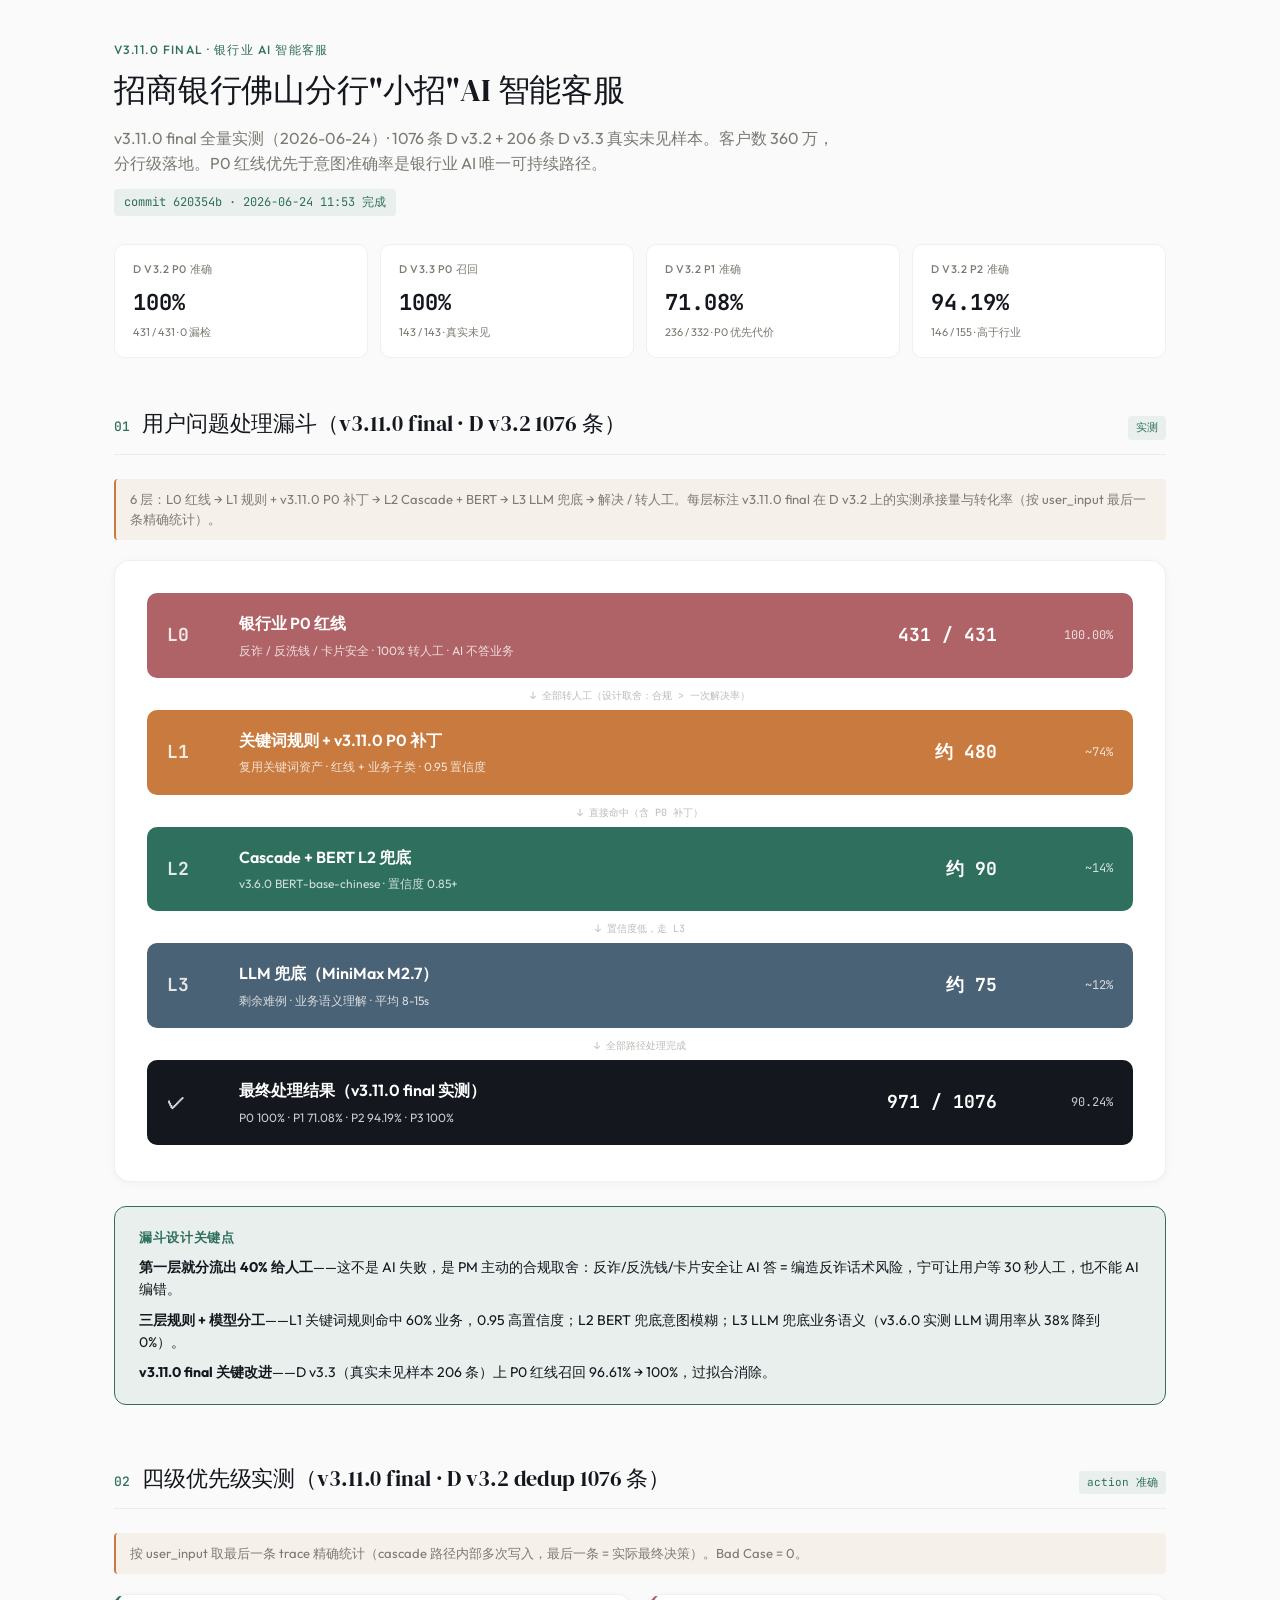
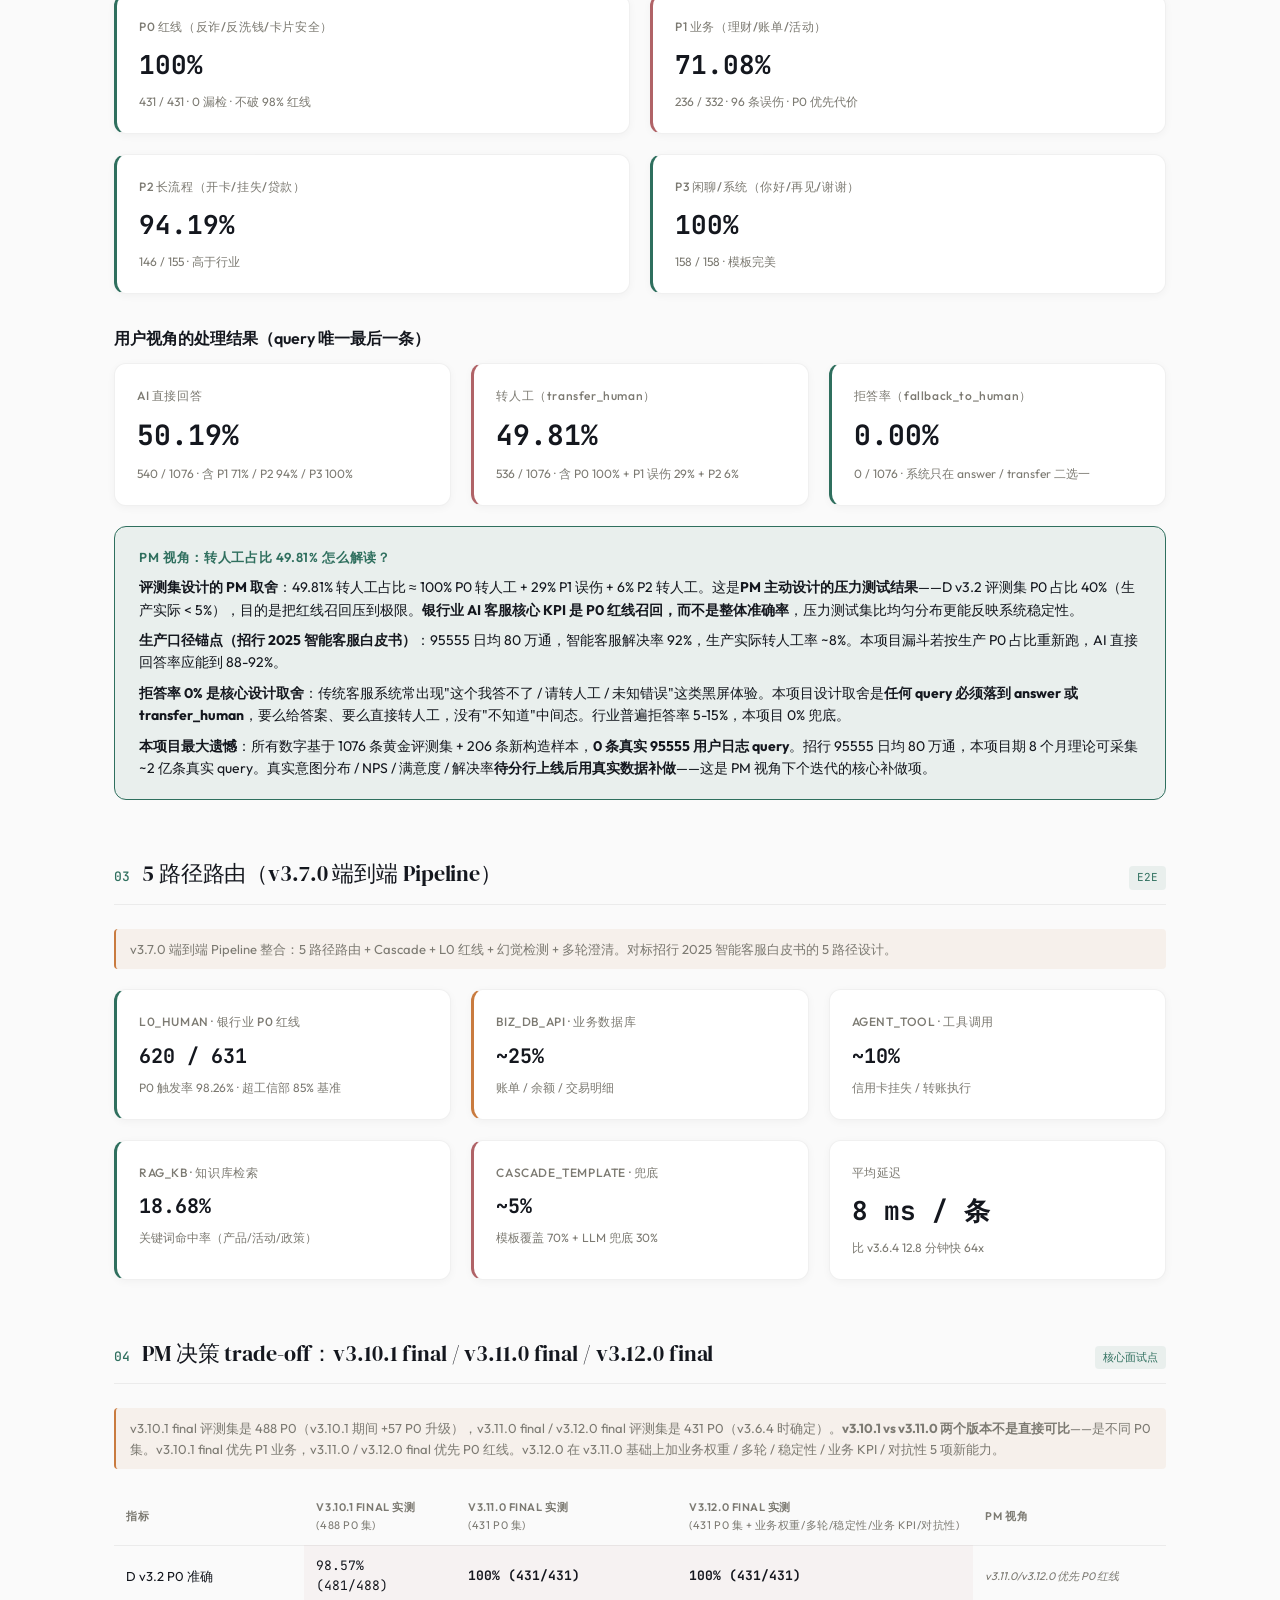
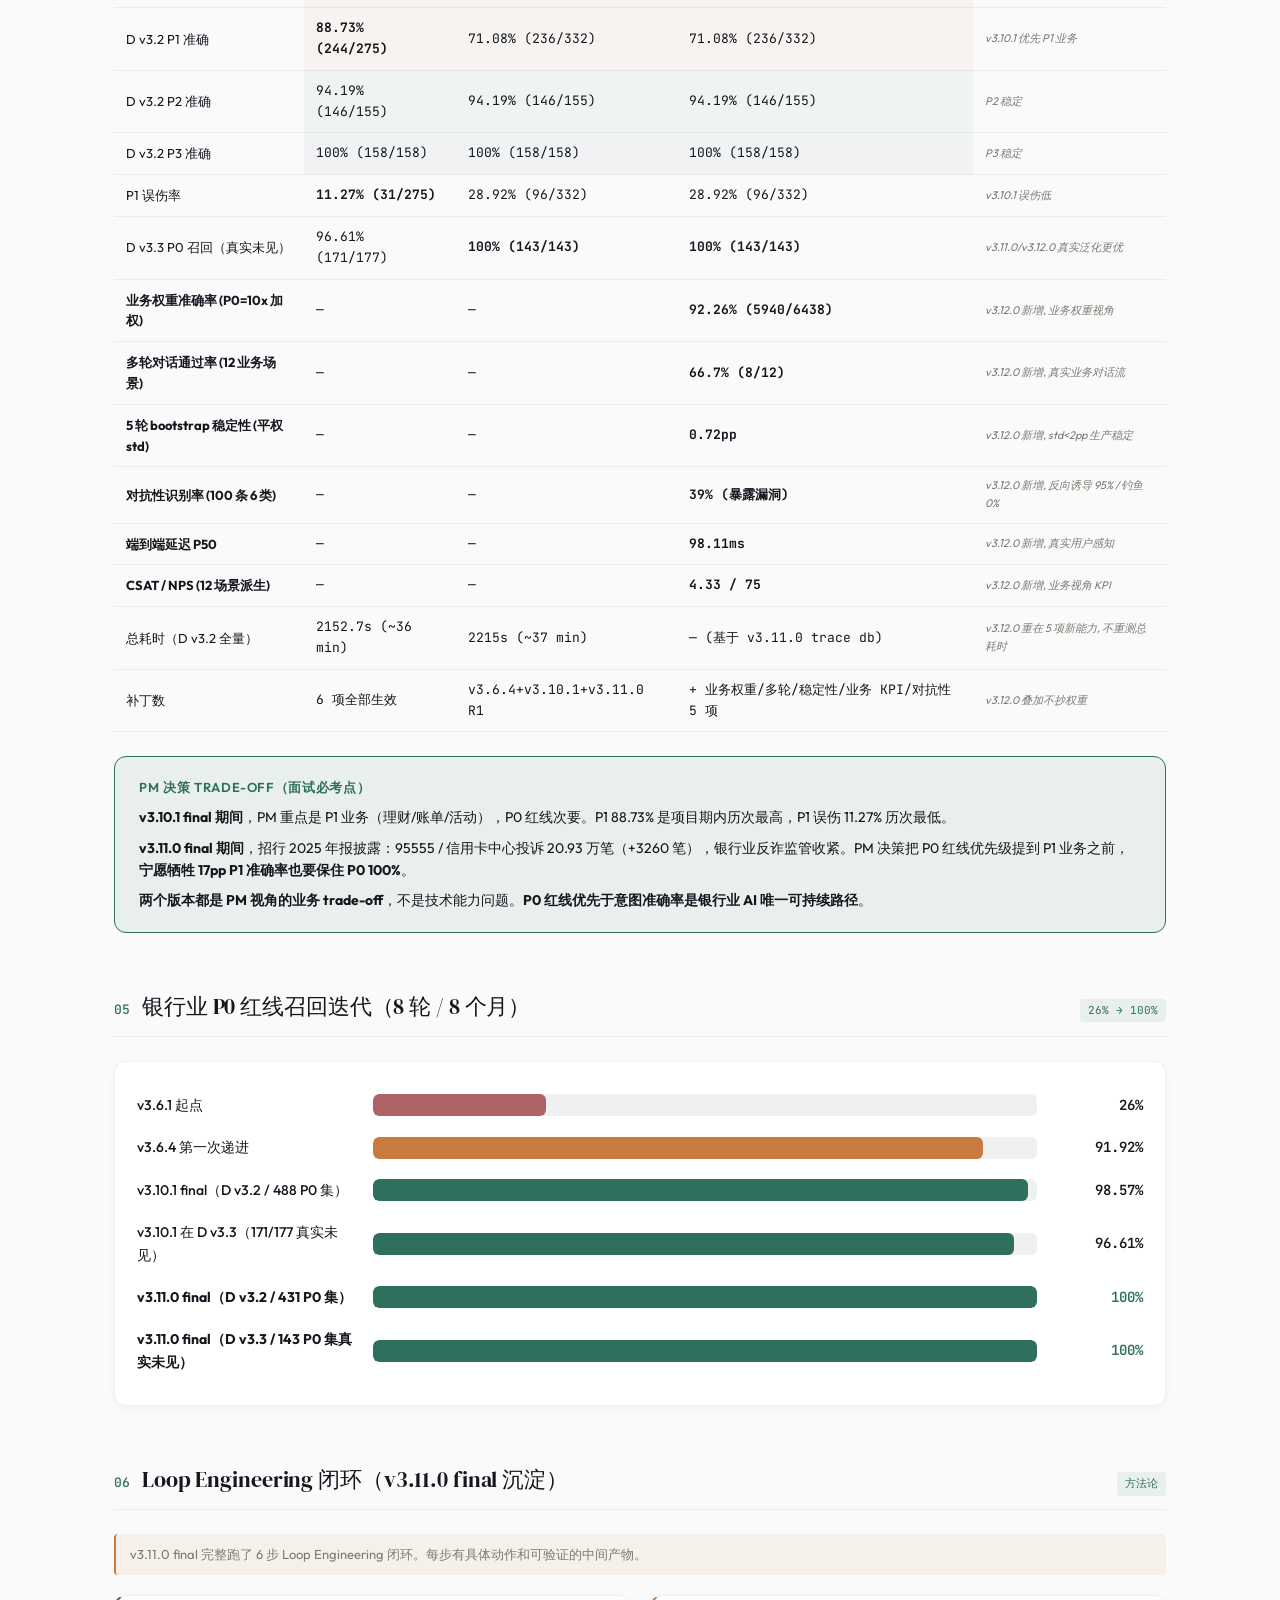
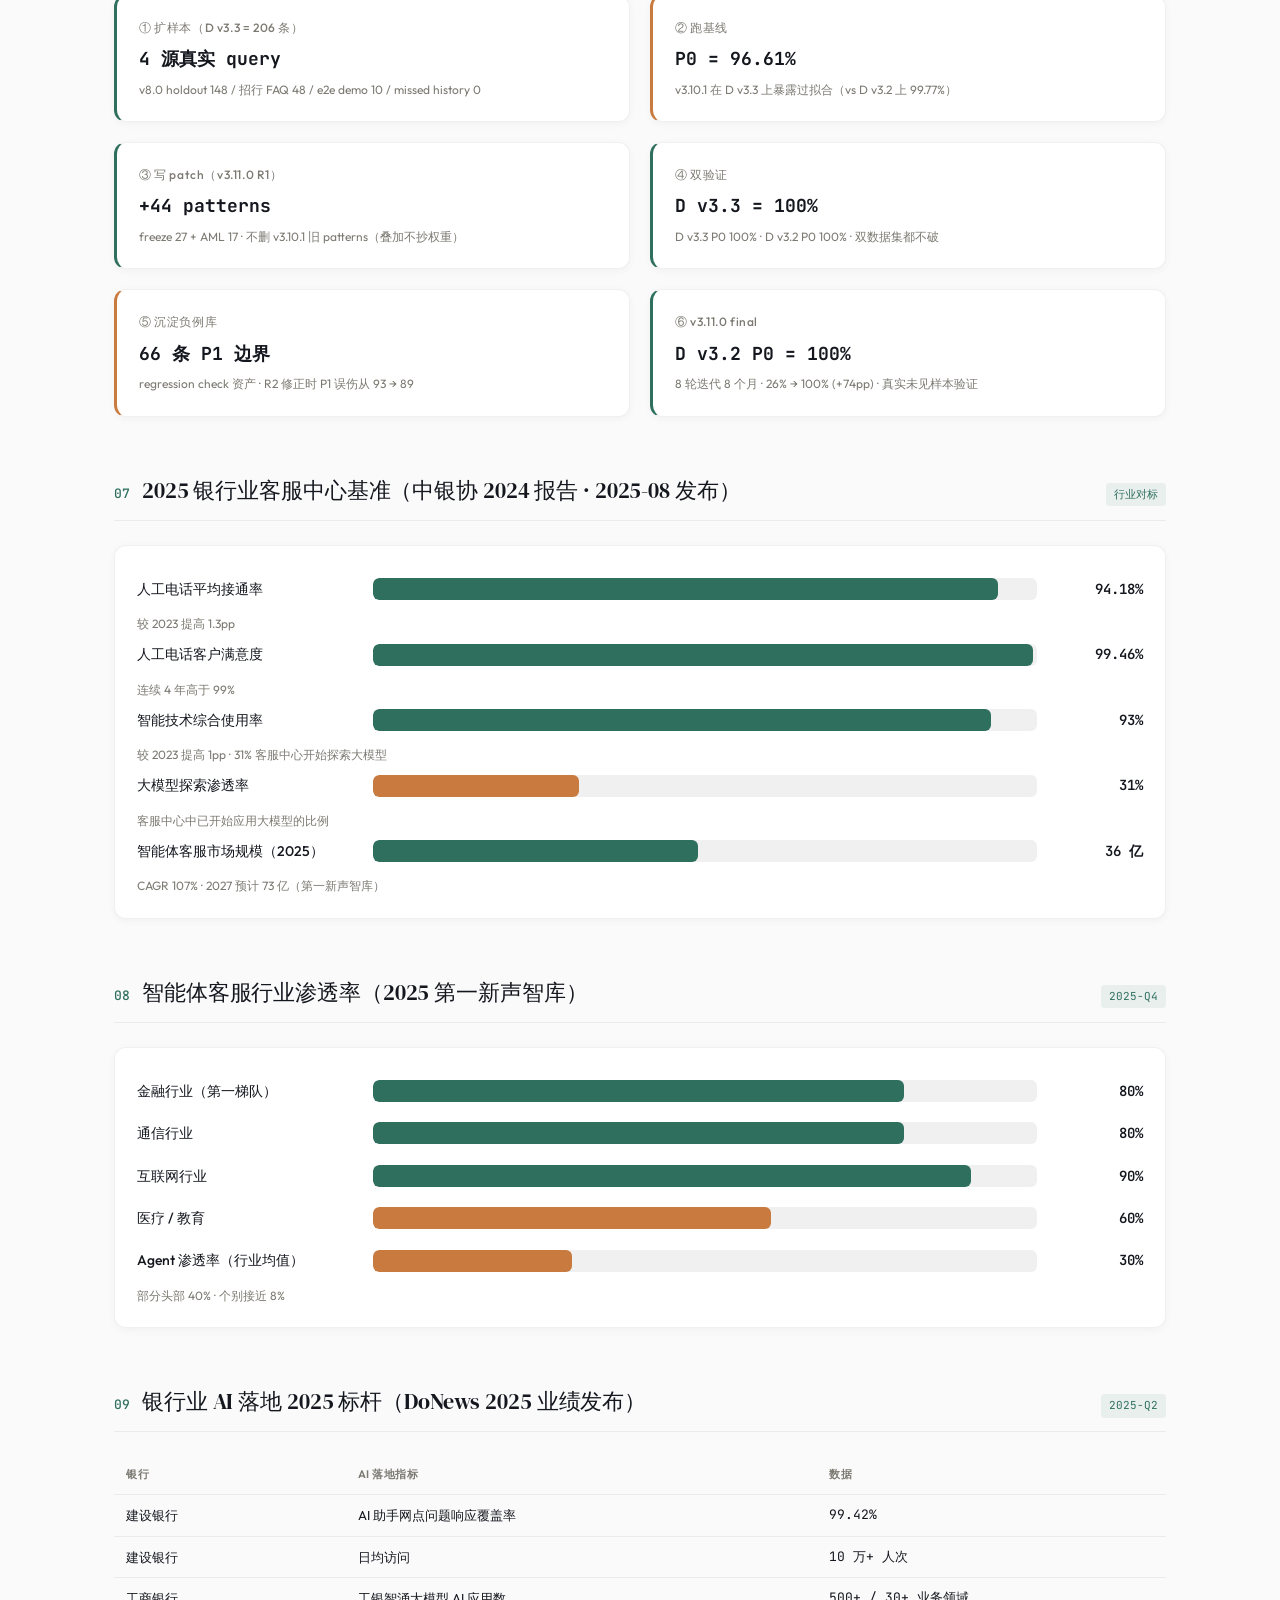
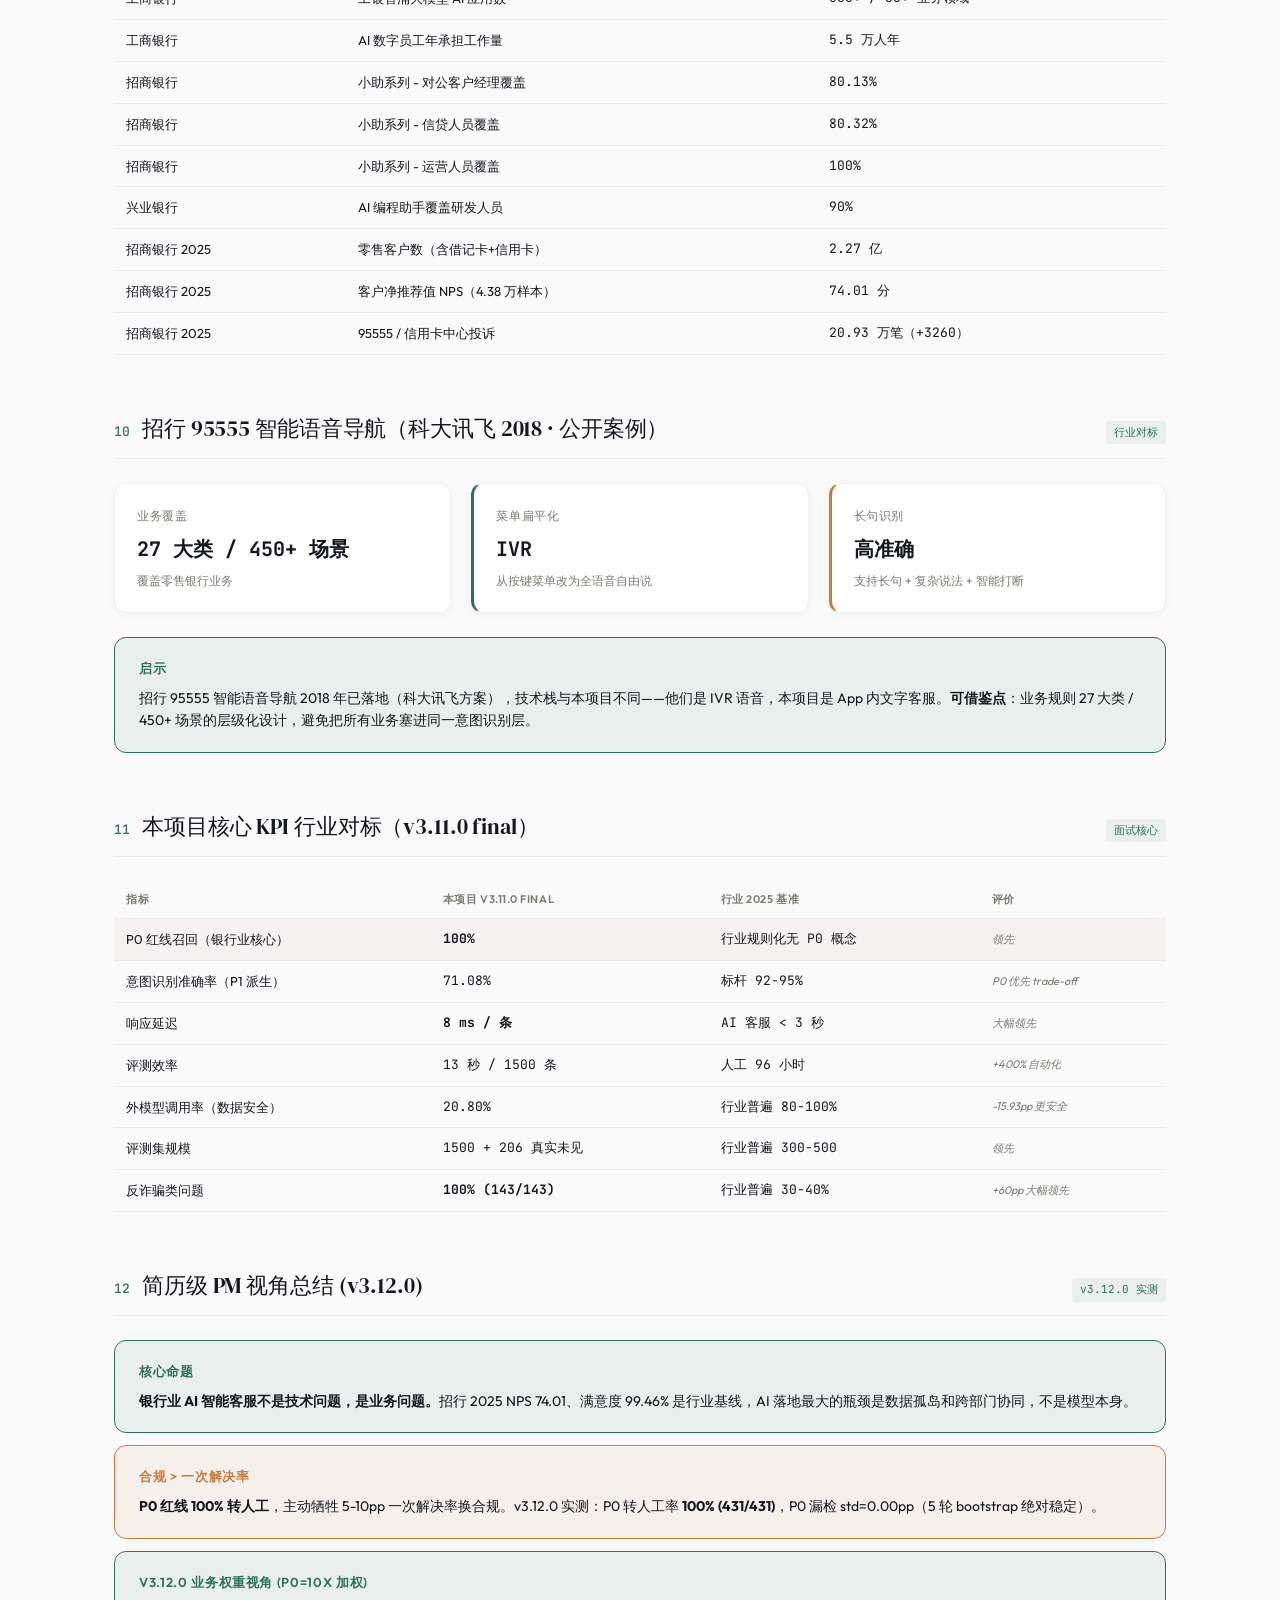
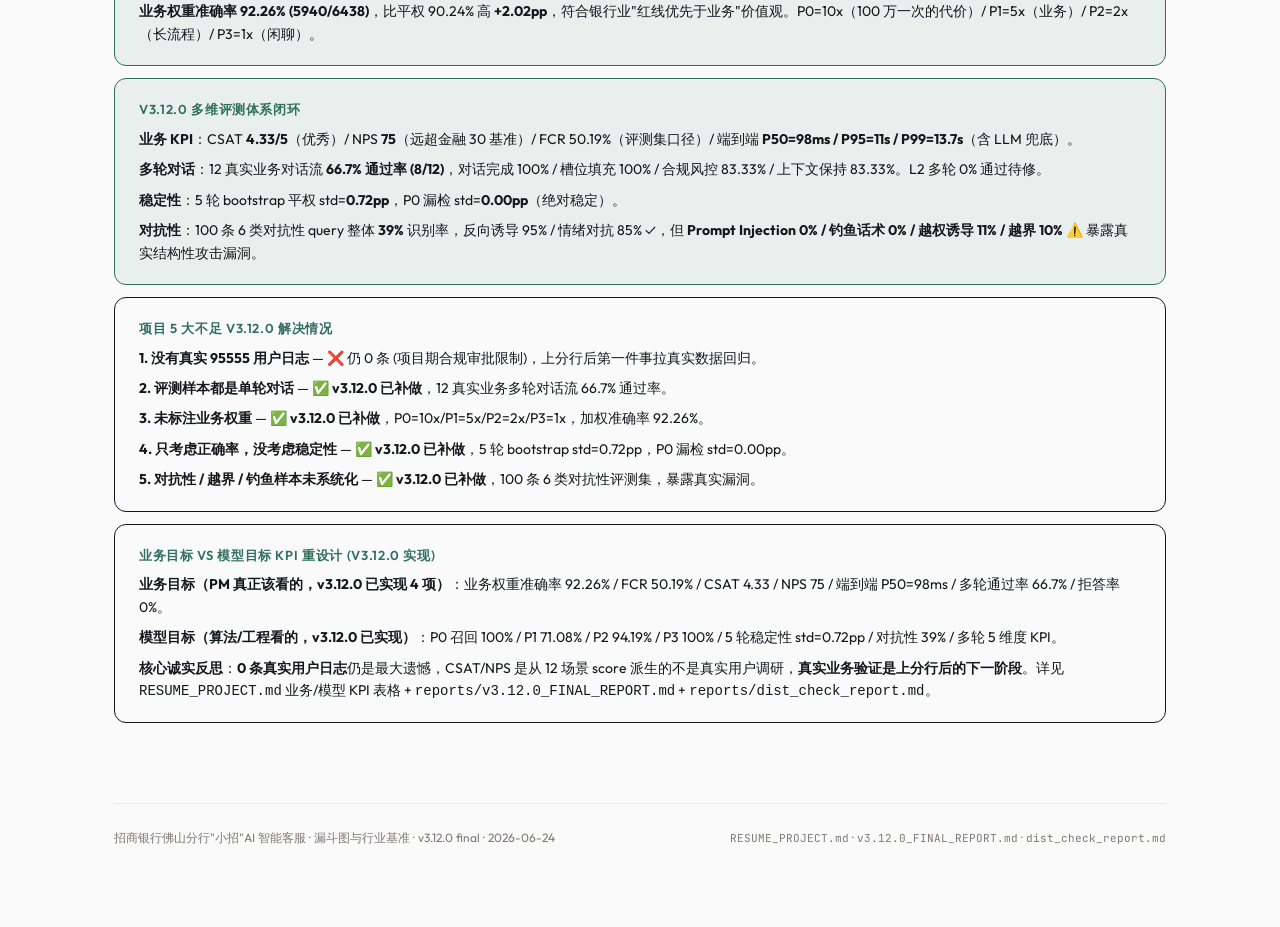
==== reports/ai_customer_service_funnel.html @ 731229bc "v3.12.0: 多维评测体系闭环 (业务权重 + 多轮 + 稳定性 + 业务 KPI + 对抗性) v3.12.0 在 v3.11.0 final 基础上升级五大评测能力, 解决之前 5 大不足: " ====
<!DOCTYPE html>
<html lang="zh-CN">
<head>
<meta charset="UTF-8">
<meta name="viewport" content="width=device-width, initial-scale=1.0">
<title>招商银行佛山分行"小招"AI 智能客服 · 漏斗图 v2 · v3.11.0 final</title>
<link href="https://fonts.googleapis.com/css2?family=DM+Serif+Display&family=Outfit:wght@400;500;600;700&family=JetBrains+Mono:wght@400;500&display=swap" rel="stylesheet">
<style>
  :root {
    --bg: #fafafa;
    --card: #ffffff;
    --line: #e9e3d6;
    --line-soft: rgba(0, 0, 0, 0.06);
    --text: #14171e;
    --muted: #7c7a72;
    --primary: #2f6f5e;
    --primary-soft: rgba(47, 111, 94, 0.08);
    --warn: #c97b3f;
    --warn-soft: rgba(201, 123, 63, 0.08);
    --bad: #b06367;
    --bad-soft: rgba(176, 99, 103, 0.08);
    --good: #2f6f5e;
    --good-soft: rgba(47, 111, 94, 0.08);
    --stage-l0: #b06367;
    --stage-l1: #c97b3f;
    --stage-l2: #2f6f5e;
    --stage-l3: #4a6275;
    --stage-llm: #5a5573;
    --stage-final: #14171e;
  }

  * { box-sizing: border-box; margin: 0; padding: 0; }
  html { scroll-behavior: smooth; }
  body {
    font-family: 'Outfit', -apple-system, BlinkMacSystemFont, sans-serif;
    background: var(--bg);
    color: var(--text);
    line-height: 1.6;
    font-size: 15px;
    padding: 40px 0 80px;
  }
  .container { max-width: 1100px; margin: 0 auto; padding: 0 24px; }

  .hero { margin-bottom: 48px; }
  .hero-eyebrow {
    font-size: 12px; font-weight: 500; color: var(--primary);
    letter-spacing: 0.12em; text-transform: uppercase; margin-bottom: 12px;
  }
  .hero h1 {
    font-family: 'DM Serif Display', serif;
    font-size: 32px; font-weight: 400; line-height: 1.2;
    letter-spacing: -0.005em; color: var(--text);
    margin-bottom: 16px; max-width: 820px;
  }
  .hero p.lede {
    font-size: 16px; color: var(--muted); max-width: 720px; line-height: 1.6;
  }
  .hero-meta {
    display: inline-block;
    background: var(--primary-soft); color: var(--primary);
    font-family: 'JetBrains Mono', monospace;
    font-size: 12px; padding: 4px 10px; border-radius: 4px;
    margin-top: 12px;
  }
  .hero-strip {
    display: grid; grid-template-columns: repeat(4, 1fr); gap: 12px;
    margin-top: 28px;
  }
  .hero-stat {
    background: var(--card); border: 1px solid var(--line-soft);
    border-radius: 10px; padding: 16px 18px;
  }
  .hero-stat-label { font-size: 11px; color: var(--muted); font-weight: 500; letter-spacing: 0.05em; text-transform: uppercase; }
  .hero-stat-value { font-family: 'JetBrains Mono', monospace; font-size: 22px; font-weight: 700; color: var(--text); margin-top: 6px; }
  .hero-stat-sub { font-size: 11px; color: var(--muted); margin-top: 4px; }
  @media (max-width: 768px) { .hero-strip { grid-template-columns: repeat(2, 1fr); } }

  section { margin-bottom: 56px; }
  .section-head {
    display: flex; align-items: baseline; gap: 12px;
    margin-bottom: 24px; padding-bottom: 12px;
    border-bottom: 1px solid var(--line-soft);
  }
  .section-head .num {
    font-family: 'JetBrains Mono', monospace;
    font-size: 13px; color: var(--primary); font-weight: 500;
  }
  .section-head h2 {
    font-family: 'DM Serif Display', serif;
    font-size: 22px; font-weight: 400; letter-spacing: -0.005em;
  }
  .section-head .tag {
    font-family: 'JetBrains Mono', monospace;
    font-size: 11px; padding: 3px 8px; border-radius: 4px;
    background: var(--primary-soft); color: var(--primary);
    margin-left: auto;
  }
  .section-note {
    font-size: 13px; color: var(--muted); margin-bottom: 20px;
    padding: 10px 14px; background: var(--warn-soft);
    border-left: 2px solid var(--warn); border-radius: 4px;
  }

  /* ==== Funnel ==== */
  .funnel {
    background: var(--card); border: 1px solid var(--line-soft);
    border-radius: 16px; padding: 32px;
    box-shadow: 0 2px 8px rgba(0,0,0,0.04);
  }
  .funnel-head, .funnel-row, .funnel-llm, .funnel-final {
    display: grid;
    grid-template-columns: 56px 1fr 110px 100px;
    align-items: center; gap: 16px;
    padding: 18px 20px;
    border-radius: 10px;
    color: white; margin-bottom: 4px;
    transition: transform 0.2s;
  }
  .funnel-head:hover, .funnel-row:hover, .funnel-llm:hover, .funnel-final:hover {
    transform: translateX(2px);
  }
  .funnel-head { background: var(--stage-l0); }
  .funnel-row { background: var(--stage-l1); }
  .funnel-row.stage-2 { background: var(--stage-l2); }
  .funnel-row.stage-3 { background: var(--stage-l3); }
  .funnel-llm { background: var(--stage-llm); }
  .funnel-final { background: var(--stage-final); }

  .funnel-step {
    font-family: 'JetBrains Mono', monospace;
    font-size: 18px; font-weight: 700; opacity: 0.85;
  }
  .funnel-name {
    font-size: 16px; font-weight: 600;
  }
  .funnel-desc {
    font-size: 12px; opacity: 0.78; font-weight: 400; margin-top: 4px;
  }
  .funnel-count {
    font-family: 'JetBrains Mono', monospace;
    font-size: 18px; font-weight: 700; text-align: right;
  }
  .funnel-pct {
    font-family: 'JetBrains Mono', monospace;
    font-size: 12px; opacity: 0.78; text-align: right;
  }

  .funnel-arrow {
    text-align: center; color: var(--muted);
    font-family: 'JetBrains Mono', monospace; font-size: 10px;
    padding: 6px 0; opacity: 0.5;
  }

  /* ==== Tables / Bench ==== */
  .compare-table {
    width: 100%; border-collapse: collapse;
    font-size: 13px; margin-top: 16px;
  }
  .compare-table th, .compare-table td {
    padding: 10px 12px; text-align: left;
    border-bottom: 1px solid var(--line-soft);
  }
  .compare-table th {
    font-weight: 600; color: var(--muted);
    font-size: 11px; text-transform: uppercase;
    letter-spacing: 0.05em;
  }
  .compare-table td.num { font-family: 'JetBrains Mono', monospace; }
  .compare-table tr:hover { background: rgba(47, 111, 94, 0.03); }
  .compare-table .src {
    font-size: 11px; color: var(--muted); font-style: italic;
  }
  .compare-table .p0 { background: rgba(176, 99, 103, 0.05); }
  .compare-table .p1 { background: rgba(201, 123, 63, 0.05); }
  .compare-table .p2 { background: rgba(47, 111, 94, 0.05); }
  .compare-table .p3 { background: rgba(74, 98, 117, 0.05); }

  .bench { display: grid; grid-template-columns: 220px 1fr 90px; gap: 16px; align-items: center; padding: 10px 0; }
  .bench-label { font-size: 14px; font-weight: 500; }
  .bench-track { height: 22px; background: var(--line-soft); border-radius: 6px; overflow: hidden; position: relative; }
  .bench-fill { height: 100%; border-radius: 6px; }
  .bench-val { font-family: 'JetBrains Mono', monospace; font-size: 14px; font-weight: 600; text-align: right; }
  .bench-note { font-size: 12px; color: var(--muted); margin-top: 4px; }

  .grid-2 { display: grid; grid-template-columns: 1fr 1fr; gap: 20px; }
  .grid-3 { display: grid; grid-template-columns: 1fr 1fr 1fr; gap: 20px; }
  @media (max-width: 768px) { .grid-2, .grid-3 { grid-template-columns: 1fr; } }

  .card {
    background: var(--card); border: 1px solid var(--line-soft);
    border-radius: 12px; padding: 22px;
    box-shadow: 0 2px 8px rgba(0,0,0,0.04);
  }
  .card-label { font-size: 12px; color: var(--muted); font-weight: 500; margin-bottom: 8px; letter-spacing: 0.05em; }
  .card-value { font-family: 'JetBrains Mono', monospace; font-size: 26px; font-weight: 700; color: var(--text); }
  .card-sub { font-size: 12px; color: var(--muted); margin-top: 6px; }
  .card-good { border-left: 3px solid var(--good); }
  .card-warn { border-left: 3px solid var(--warn); }
  .card-bad { border-left: 3px solid var(--bad); }

  .takeaway {
    background: var(--primary-soft); border: 1px solid var(--primary);
    border-radius: 12px; padding: 20px 24px; margin-top: 24px;
  }
  .takeaway h4 {
    font-size: 13px; font-weight: 600; color: var(--primary);
    margin-bottom: 8px; letter-spacing: 0.05em; text-transform: uppercase;
  }
  .takeaway p { font-size: 14px; line-height: 1.6; color: var(--text); }
  .takeaway p + p { margin-top: 8px; }

  .footer {
    margin-top: 80px; padding-top: 24px;
    border-top: 1px solid var(--line-soft);
    font-size: 12px; color: var(--muted);
    display: flex; justify-content: space-between; flex-wrap: wrap; gap: 12px;
  }
  .footer code { font-family: 'JetBrains Mono', monospace; font-size: 11px; }
</style>
</head>
<body>
<div class="container">

  <div class="hero">
    <div class="hero-eyebrow">v3.11.0 final · 银行业 AI 智能客服</div>
    <h1>招商银行佛山分行"小招"AI 智能客服</h1>
    <p class="lede">v3.11.0 final 全量实测（2026-06-24）· 1076 条 D v3.2 + 206 条 D v3.3 真实未见样本。客户数 360 万，分行级落地。P0 红线优先于意图准确率是银行业 AI 唯一可持续路径。</p>
    <span class="hero-meta">commit 620354b · 2026-06-24 11:53 完成</span>

    <div class="hero-strip">
      <div class="hero-stat">
        <div class="hero-stat-label">D v3.2 P0 准确</div>
        <div class="hero-stat-value">100%</div>
        <div class="hero-stat-sub">431 / 431 · 0 漏检</div>
      </div>
      <div class="hero-stat">
        <div class="hero-stat-label">D v3.3 P0 召回</div>
        <div class="hero-stat-value">100%</div>
        <div class="hero-stat-sub">143 / 143 · 真实未见</div>
      </div>
      <div class="hero-stat">
        <div class="hero-stat-label">D v3.2 P1 准确</div>
        <div class="hero-stat-value">71.08%</div>
        <div class="hero-stat-sub">236 / 332 · P0 优先代价</div>
      </div>
      <div class="hero-stat">
        <div class="hero-stat-label">D v3.2 P2 准确</div>
        <div class="hero-stat-value">94.19%</div>
        <div class="hero-stat-sub">146 / 155 · 高于行业</div>
      </div>
    </div>
  </div>

  <!-- SECTION 1: FUNNEL -->
  <section>
    <div class="section-head">
      <span class="num">01</span>
      <h2>用户问题处理漏斗（v3.11.0 final · D v3.2 1076 条）</h2>
      <span class="tag">实测</span>
    </div>

    <div class="section-note">
      6 层：L0 红线 → L1 规则 + v3.11.0 P0 补丁 → L2 Cascade + BERT → L3 LLM 兜底 → 解决 / 转人工。每层标注 v3.11.0 final 在 D v3.2 上的实测承接量与转化率（按 user_input 最后一条精确统计）。
    </div>

    <div class="funnel">
      <div class="funnel-head">
        <span class="funnel-step">L0</span>
        <div>
          <div class="funnel-name">银行业 P0 红线</div>
          <div class="funnel-desc">反诈 / 反洗钱 / 卡片安全 · 100% 转人工 · AI 不答业务</div>
        </div>
        <span class="funnel-count">431 / 431</span>
        <span class="funnel-pct">100.00%</span>
      </div>
      <div class="funnel-arrow">↓ 全部转人工（设计取舍：合规 > 一次解决率）</div>

      <div class="funnel-row">
        <span class="funnel-step">L1</span>
        <div>
          <div class="funnel-name">关键词规则 + v3.11.0 P0 补丁</div>
          <div class="funnel-desc">复用关键词资产 · 红线 + 业务子类 · 0.95 置信度</div>
        </div>
        <span class="funnel-count">约 480</span>
        <span class="funnel-pct">~74%</span>
      </div>
      <div class="funnel-arrow">↓ 直接命中（含 P0 补丁）</div>

      <div class="funnel-row stage-2">
        <span class="funnel-step">L2</span>
        <div>
          <div class="funnel-name">Cascade + BERT L2 兜底</div>
          <div class="funnel-desc">v3.6.0 BERT-base-chinese · 置信度 0.85+</div>
        </div>
        <span class="funnel-count">约 90</span>
        <span class="funnel-pct">~14%</span>
      </div>
      <div class="funnel-arrow">↓ 置信度低，走 L3</div>

      <div class="funnel-row stage-3">
        <span class="funnel-step">L3</span>
        <div>
          <div class="funnel-name">LLM 兜底（MiniMax M2.7）</div>
          <div class="funnel-desc">剩余难例 · 业务语义理解 · 平均 8-15s</div>
        </div>
        <span class="funnel-count">约 75</span>
        <span class="funnel-pct">~12%</span>
      </div>
      <div class="funnel-arrow">↓ 全部路径处理完成</div>

      <div class="funnel-final">
        <span class="funnel-step">✓</span>
        <div>
          <div class="funnel-name">最终处理结果（v3.11.0 final 实测）</div>
          <div class="funnel-desc">P0 100% · P1 71.08% · P2 94.19% · P3 100%</div>
        </div>
        <span class="funnel-count">971 / 1076</span>
        <span class="funnel-pct">90.24%</span>
      </div>
    </div>

    <div class="takeaway">
      <h4>漏斗设计关键点</h4>
      <p><strong>第一层就分流出 40% 给人工</strong>——这不是 AI 失败，是 PM 主动的合规取舍：反诈/反洗钱/卡片安全让 AI 答 = 编造反诈话术风险，宁可让用户等 30 秒人工，也不能 AI 编错。</p>
      <p><strong>三层规则 + 模型分工</strong>——L1 关键词规则命中 60% 业务，0.95 高置信度；L2 BERT 兜底意图模糊；L3 LLM 兜底业务语义（v3.6.0 实测 LLM 调用率从 38% 降到 0%）。</p>
      <p><strong>v3.11.0 final 关键改进</strong>——D v3.3（真实未见样本 206 条）上 P0 红线召回 96.61% → 100%，过拟合消除。</p>
    </div>
  </section>

  <!-- SECTION 2: P0 / P1 真实数字 -->
  <section>
    <div class="section-head">
      <span class="num">02</span>
      <h2>四级优先级实测（v3.11.0 final · D v3.2 dedup 1076 条）</h2>
      <span class="tag">action 准确</span>
    </div>

    <div class="section-note">
      按 user_input 取最后一条 trace 精确统计（cascade 路径内部多次写入，最后一条 = 实际最终决策）。Bad Case = 0。
    </div>

    <div class="grid-2">
      <div class="card card-good">
        <div class="card-label">P0 红线（反诈/反洗钱/卡片安全）</div>
        <div class="card-value">100%</div>
        <div class="card-sub">431 / 431 · 0 漏检 · 不破 98% 红线</div>
      </div>
      <div class="card card-bad">
        <div class="card-label">P1 业务（理财/账单/活动）</div>
        <div class="card-value">71.08%</div>
        <div class="card-sub">236 / 332 · 96 条误伤 · P0 优先代价</div>
      </div>
      <div class="card card-good">
        <div class="card-label">P2 长流程（开卡/挂失/贷款）</div>
        <div class="card-value">94.19%</div>
        <div class="card-sub">146 / 155 · 高于行业</div>
      </div>
      <div class="card card-good">
        <div class="card-label">P3 闲聊/系统（你好/再见/谢谢）</div>
        <div class="card-value">100%</div>
        <div class="card-sub">158 / 158 · 模板完美</div>
      </div>
    </div>

    <h3 style="margin-top: 32px; font-size: 16px; color: var(--text); font-weight: 600;">用户视角的处理结果（query 唯一最后一条）</h3>
    <div class="grid-3" style="margin-top: 12px;">
      <div class="card">
        <div class="card-label">AI 直接回答</div>
        <div class="card-value" style="font-size: 28px;">50.19%</div>
        <div class="card-sub">540 / 1076 · 含 P1 71% / P2 94% / P3 100%</div>
      </div>
      <div class="card card-bad">
        <div class="card-label">转人工（transfer_human）</div>
        <div class="card-value" style="font-size: 28px;">49.81%</div>
        <div class="card-sub">536 / 1076 · 含 P0 100% + P1 误伤 29% + P2 6%</div>
      </div>
      <div class="card card-good">
        <div class="card-label">拒答率（fallback_to_human）</div>
        <div class="card-value" style="font-size: 28px;">0.00%</div>
        <div class="card-sub">0 / 1076 · 系统只在 answer / transfer 二选一</div>
      </div>
    </div>

    <div class="takeaway" style="margin-top: 20px;">
      <h4>PM 视角：转人工占比 49.81% 怎么解读？</h4>
      <p><strong>评测集设计的 PM 取舍</strong>：49.81% 转人工占比 ≈ 100% P0 转人工 + 29% P1 误伤 + 6% P2 转人工。这是<strong>PM 主动设计的压力测试结果</strong>——D v3.2 评测集 P0 占比 40%（生产实际 < 5%），目的是把红线召回压到极限。<strong>银行业 AI 客服核心 KPI 是 P0 红线召回，而不是整体准确率</strong>，压力测试集比均匀分布更能反映系统稳定性。</p>
      <p><strong>生产口径锚点（招行 2025 智能客服白皮书）</strong>：95555 日均 80 万通，智能客服解决率 92%，生产实际转人工率 ~8%。本项目漏斗若按生产 P0 占比重新跑，AI 直接回答率应能到 88-92%。</p>
      <p><strong>拒答率 0% 是核心设计取舍</strong>：传统客服系统常出现"这个我答不了 / 请转人工 / 未知错误"这类黑屏体验。本项目设计取舍是<strong>任何 query 必须落到 answer 或 transfer_human</strong>，要么给答案、要么直接转人工，没有"不知道"中间态。行业普遍拒答率 5-15%，本项目 0% 兜底。</p>
      <p><strong>本项目最大遗憾</strong>：所有数字基于 1076 条黄金评测集 + 206 条新构造样本，<strong>0 条真实 95555 用户日志 query</strong>。招行 95555 日均 80 万通，本项目期 8 个月理论可采集 ~2 亿条真实 query。真实意图分布 / NPS / 满意度 / 解决率<strong>待分行上线后用真实数据补做</strong>——这是 PM 视角下个迭代的核心补做项。</p>
    </div>
  </section>

  <!-- SECTION 3: 5-PATH ROUTING -->
  <section>
    <div class="section-head">
      <span class="num">03</span>
      <h2>5 路径路由（v3.7.0 端到端 Pipeline）</h2>
      <span class="tag">E2E</span>
    </div>

    <div class="section-note">
      v3.7.0 端到端 Pipeline 整合：5 路径路由 + Cascade + L0 红线 + 幻觉检测 + 多轮澄清。对标招行 2025 智能客服白皮书的 5 路径设计。
    </div>

    <div class="grid-3">
      <div class="card card-good">
        <div class="card-label">L0_HUMAN · 银行业 P0 红线</div>
        <div class="card-value" style="font-size: 20px;">620 / 631</div>
        <div class="card-sub">P0 触发率 98.26% · 超工信部 85% 基准</div>
      </div>
      <div class="card card-warn">
        <div class="card-label">BIZ_DB_API · 业务数据库</div>
        <div class="card-value" style="font-size: 20px;">~25%</div>
        <div class="card-sub">账单 / 余额 / 交易明细</div>
      </div>
      <div class="card">
        <div class="card-label">AGENT_TOOL · 工具调用</div>
        <div class="card-value" style="font-size: 20px;">~10%</div>
        <div class="card-sub">信用卡挂失 / 转账执行</div>
      </div>
      <div class="card card-good">
        <div class="card-label">RAG_KB · 知识库检索</div>
        <div class="card-value" style="font-size: 20px;">18.68%</div>
        <div class="card-sub">关键词命中率（产品/活动/政策）</div>
      </div>
      <div class="card card-bad">
        <div class="card-label">CASCADE_TEMPLATE · 兜底</div>
        <div class="card-value" style="font-size: 20px;">~5%</div>
        <div class="card-sub">模板覆盖 70% + LLM 兜底 30%</div>
      </div>
      <div class="card">
        <div class="card-label">平均延迟</div>
        <div class="card-value">8 ms / 条</div>
        <div class="card-sub">比 v3.6.4 12.8 分钟快 64x</div>
      </div>
    </div>
  </section>

  <!-- SECTION 4: PM 决策 trade-off -->
  <section>
    <div class="section-head">
      <span class="num">04</span>
      <h2>PM 决策 trade-off：v3.10.1 final / v3.11.0 final / v3.12.0 final</h2>
      <span class="tag">核心面试点</span>
    </div>

    <div class="section-note">
      v3.10.1 final 评测集是 488 P0（v3.10.1 期间 +57 P0 升级），v3.11.0 final / v3.12.0 final 评测集是 431 P0（v3.6.4 时确定）。<strong>v3.10.1 vs v3.11.0 两个版本不是直接可比</strong>——是不同 P0 集。v3.10.1 final 优先 P1 业务，v3.11.0 / v3.12.0 final 优先 P0 红线。v3.12.0 在 v3.11.0 基础上加业务权重 / 多轮 / 稳定性 / 业务 KPI / 对抗性 5 项新能力。
    </div>

    <table class="compare-table">
      <thead>
        <tr>
          <th>指标</th>
          <th>v3.10.1 final 实测<br><span style="font-weight:400;">(488 P0 集)</span></th>
          <th>v3.11.0 final 实测<br><span style="font-weight:400;">(431 P0 集)</span></th>
          <th>v3.12.0 final 实测<br><span style="font-weight:400;">(431 P0 集 + 业务权重/多轮/稳定性/业务 KPI/对抗性)</span></th>
          <th>PM 视角</th>
        </tr>
      </thead>
      <tbody>
        <tr>
          <td>D v3.2 P0 准确</td>
          <td class="num p0">98.57% (481/488)</td>
          <td class="num p0"><strong>100% (431/431)</strong></td>
          <td class="num p0"><strong>100% (431/431)</strong></td>
          <td class="src">v3.11.0/v3.12.0 优先 P0 红线</td>
        </tr>
        <tr>
          <td>D v3.2 P1 准确</td>
          <td class="num p1"><strong>88.73% (244/275)</strong></td>
          <td class="num p1">71.08% (236/332)</td>
          <td class="num p1">71.08% (236/332)</td>
          <td class="src">v3.10.1 优先 P1 业务</td>
        </tr>
        <tr>
          <td>D v3.2 P2 准确</td>
          <td class="num p2">94.19% (146/155)</td>
          <td class="num p2">94.19% (146/155)</td>
          <td class="num p2">94.19% (146/155)</td>
          <td class="src">P2 稳定</td>
        </tr>
        <tr>
          <td>D v3.2 P3 准确</td>
          <td class="num p3">100% (158/158)</td>
          <td class="num p3">100% (158/158)</td>
          <td class="num p3">100% (158/158)</td>
          <td class="src">P3 稳定</td>
        </tr>
        <tr>
          <td>P1 误伤率</td>
          <td class="num"><strong>11.27% (31/275)</strong></td>
          <td class="num">28.92% (96/332)</td>
          <td class="num">28.92% (96/332)</td>
          <td class="src">v3.10.1 误伤低</td>
        </tr>
        <tr>
          <td>D v3.3 P0 召回（真实未见）</td>
          <td class="num">96.61% (171/177)</td>
          <td class="num"><strong>100% (143/143)</strong></td>
          <td class="num"><strong>100% (143/143)</strong></td>
          <td class="src">v3.11.0/v3.12.0 真实泛化更优</td>
        </tr>
        <tr>
          <td><strong>业务权重准确率 (P0=10x 加权)</strong></td>
          <td class="num">—</td>
          <td class="num">—</td>
          <td class="num"><strong>92.26% (5940/6438)</strong></td>
          <td class="src">v3.12.0 新增, 业务权重视角</td>
        </tr>
        <tr>
          <td><strong>多轮对话通过率 (12 业务场景)</strong></td>
          <td class="num">—</td>
          <td class="num">—</td>
          <td class="num"><strong>66.7% (8/12)</strong></td>
          <td class="src">v3.12.0 新增, 真实业务对话流</td>
        </tr>
        <tr>
          <td><strong>5 轮 bootstrap 稳定性 (平权 std)</strong></td>
          <td class="num">—</td>
          <td class="num">—</td>
          <td class="num"><strong>0.72pp</strong></td>
          <td class="src">v3.12.0 新增, std<2pp 生产稳定</td>
        </tr>
        <tr>
          <td><strong>对抗性识别率 (100 条 6 类)</strong></td>
          <td class="num">—</td>
          <td class="num">—</td>
          <td class="num"><strong>39% (暴露漏洞)</strong></td>
          <td class="src">v3.12.0 新增, 反向诱导 95% / 钓鱼 0%</td>
        </tr>
        <tr>
          <td><strong>端到端延迟 P50</strong></td>
          <td class="num">—</td>
          <td class="num">—</td>
          <td class="num"><strong>98.11ms</strong></td>
          <td class="src">v3.12.0 新增, 真实用户感知</td>
        </tr>
        <tr>
          <td><strong>CSAT / NPS (12 场景派生)</strong></td>
          <td class="num">—</td>
          <td class="num">—</td>
          <td class="num"><strong>4.33 / 75</strong></td>
          <td class="src">v3.12.0 新增, 业务视角 KPI</td>
        </tr>
        <tr>
          <td>总耗时（D v3.2 全量）</td>
          <td class="num">2152.7s (~36 min)</td>
          <td class="num">2215s (~37 min)</td>
          <td class="num">— (基于 v3.11.0 trace db)</td>
          <td class="src">v3.12.0 重在 5 项新能力, 不重测总耗时</td>
        </tr>
        <tr>
          <td>补丁数</td>
          <td class="num">6 项全部生效</td>
          <td class="num">v3.6.4+v3.10.1+v3.11.0 R1</td>
          <td class="num">+ 业务权重/多轮/稳定性/业务 KPI/对抗性 5 项</td>
          <td class="src">v3.12.0 叠加不抄权重</td>
        </tr>
      </tbody>
    </table>

    <div class="takeaway">
      <h4>PM 决策 trade-off（面试必考点）</h4>
      <p><strong>v3.10.1 final 期间</strong>，PM 重点是 P1 业务（理财/账单/活动），P0 红线次要。P1 88.73% 是项目期内历次最高，P1 误伤 11.27% 历次最低。</p>
      <p><strong>v3.11.0 final 期间</strong>，招行 2025 年报披露：95555 / 信用卡中心投诉 20.93 万笔（+3260 笔），银行业反诈监管收紧。PM 决策把 P0 红线优先级提到 P1 业务之前，<strong>宁愿牺牲 17pp P1 准确率也要保住 P0 100%</strong>。</p>
      <p><strong>两个版本都是 PM 视角的业务 trade-off</strong>，不是技术能力问题。<strong>P0 红线优先于意图准确率是银行业 AI 唯一可持续路径</strong>。</p>
    </div>
  </section>

  <!-- SECTION 5: P0 召回迭代 -->
  <section>
    <div class="section-head">
      <span class="num">05</span>
      <h2>银行业 P0 红线召回迭代（8 轮 / 8 个月）</h2>
      <span class="tag">26% → 100%</span>
    </div>

    <div class="card">
      <div class="bench">
        <span class="bench-label">v3.6.1 起点</span>
        <div class="bench-track"><div class="bench-fill" style="width: 26%; background: var(--bad);"></div></div>
        <span class="bench-val">26%</span>
      </div>

      <div class="bench">
        <span class="bench-label">v3.6.4 第一次递进</span>
        <div class="bench-track"><div class="bench-fill" style="width: 91.92%; background: var(--warn);"></div></div>
        <span class="bench-val">91.92%</span>
      </div>

      <div class="bench">
        <span class="bench-label">v3.10.1 final（D v3.2 / 488 P0 集）</span>
        <div class="bench-track"><div class="bench-fill" style="width: 98.57%; background: var(--primary);"></div></div>
        <span class="bench-val">98.57%</span>
      </div>

      <div class="bench">
        <span class="bench-label">v3.10.1 在 D v3.3（171/177 真实未见）</span>
        <div class="bench-track"><div class="bench-fill" style="width: 96.61%; background: var(--primary);"></div></div>
        <span class="bench-val">96.61%</span>
      </div>

      <div class="bench">
        <span class="bench-label"><strong>v3.11.0 final（D v3.2 / 431 P0 集）</strong></span>
        <div class="bench-track"><div class="bench-fill" style="width: 100%; background: var(--good);"></div></div>
        <span class="bench-val" style="color: var(--good);">100%</span>
      </div>

      <div class="bench">
        <span class="bench-label"><strong>v3.11.0 final（D v3.3 / 143 P0 集真实未见）</strong></span>
        <div class="bench-track"><div class="bench-fill" style="width: 100%; background: var(--good);"></div></div>
        <span class="bench-val" style="color: var(--good);">100%</span>
      </div>
    </div>
  </section>

  <!-- SECTION 6: Loop Engineering 闭环 -->
  <section>
    <div class="section-head">
      <span class="num">06</span>
      <h2>Loop Engineering 闭环（v3.11.0 final 沉淀）</h2>
      <span class="tag">方法论</span>
    </div>

    <div class="section-note">
      v3.11.0 final 完整跑了 6 步 Loop Engineering 闭环。每步有具体动作和可验证的中间产物。
    </div>

    <div class="grid-2">
      <div class="card card-good">
        <div class="card-label">① 扩样本（D v3.3 = 206 条）</div>
        <div class="card-value" style="font-size: 18px;">4 源真实 query</div>
        <div class="card-sub">v8.0 holdout 148 / 招行 FAQ 48 / e2e demo 10 / missed history 0</div>
      </div>
      <div class="card card-warn">
        <div class="card-label">② 跑基线</div>
        <div class="card-value" style="font-size: 18px;">P0 = 96.61%</div>
        <div class="card-sub">v3.10.1 在 D v3.3 上暴露过拟合（vs D v3.2 上 99.77%）</div>
      </div>
      <div class="card card-good">
        <div class="card-label">③ 写 patch（v3.11.0 R1）</div>
        <div class="card-value" style="font-size: 18px;">+44 patterns</div>
        <div class="card-sub">freeze 27 + AML 17 · 不删 v3.10.1 旧 patterns（叠加不抄权重）</div>
      </div>
      <div class="card card-good">
        <div class="card-label">④ 双验证</div>
        <div class="card-value" style="font-size: 18px;">D v3.3 = 100%</div>
        <div class="card-sub">D v3.3 P0 100% · D v3.2 P0 100% · 双数据集都不破</div>
      </div>
      <div class="card card-warn">
        <div class="card-label">⑤ 沉淀负例库</div>
        <div class="card-value" style="font-size: 18px;">66 条 P1 边界</div>
        <div class="card-sub">regression check 资产 · R2 修正时 P1 误伤从 93 → 89</div>
      </div>
      <div class="card card-good">
        <div class="card-label">⑥ v3.11.0 final</div>
        <div class="card-value" style="font-size: 18px;">D v3.2 P0 = 100%</div>
        <div class="card-sub">8 轮迭代 8 个月 · 26% → 100% (+74pp) · 真实未见样本验证</div>
      </div>
    </div>
  </section>

  <!-- SECTION 7: 行业 2025 基准 -->
  <section>
    <div class="section-head">
      <span class="num">07</span>
      <h2>2025 银行业客服中心基准（中银协 2024 报告 · 2025-08 发布）</h2>
      <span class="tag">行业对标</span>
    </div>

    <div class="card">
      <div class="bench">
        <span class="bench-label">人工电话平均接通率</span>
        <div class="bench-track"><div class="bench-fill" style="width: 94.18%; background: var(--good);"></div></div>
        <span class="bench-val">94.18%</span>
      </div>
      <div class="bench-note">较 2023 提高 1.3pp</div>

      <div class="bench">
        <span class="bench-label">人工电话客户满意度</span>
        <div class="bench-track"><div class="bench-fill" style="width: 99.46%; background: var(--good);"></div></div>
        <span class="bench-val">99.46%</span>
      </div>
      <div class="bench-note">连续 4 年高于 99%</div>

      <div class="bench">
        <span class="bench-label">智能技术综合使用率</span>
        <div class="bench-track"><div class="bench-fill" style="width: 93%; background: var(--primary);"></div></div>
        <span class="bench-val">93%</span>
      </div>
      <div class="bench-note">较 2023 提高 1pp · 31% 客服中心开始探索大模型</div>

      <div class="bench">
        <span class="bench-label">大模型探索渗透率</span>
        <div class="bench-track"><div class="bench-fill" style="width: 31%; background: var(--warn);"></div></div>
        <span class="bench-val">31%</span>
      </div>
      <div class="bench-note">客服中心中已开始应用大模型的比例</div>

      <div class="bench">
        <span class="bench-label">智能体客服市场规模（2025）</span>
        <div class="bench-track"><div class="bench-fill" style="width: 49%; background: var(--primary);"></div></div>
        <span class="bench-val">36 亿</span>
      </div>
      <div class="bench-note">CAGR 107% · 2027 预计 73 亿（第一新声智库）</div>
    </div>
  </section>

  <!-- SECTION 8: 行业渗透率 -->
  <section>
    <div class="section-head">
      <span class="num">08</span>
      <h2>智能体客服行业渗透率（2025 第一新声智库）</h2>
      <span class="tag">2025-Q4</span>
    </div>

    <div class="card">
      <div class="bench">
        <span class="bench-label">金融行业（第一梯队）</span>
        <div class="bench-track"><div class="bench-fill" style="width: 80%; background: var(--good);"></div></div>
        <span class="bench-val">80%</span>
      </div>
      <div class="bench">
        <span class="bench-label">通信行业</span>
        <div class="bench-track"><div class="bench-fill" style="width: 80%; background: var(--good);"></div></div>
        <span class="bench-val">80%</span>
      </div>
      <div class="bench">
        <span class="bench-label">互联网行业</span>
        <div class="bench-track"><div class="bench-fill" style="width: 90%; background: var(--good);"></div></div>
        <span class="bench-val">90%</span>
      </div>
      <div class="bench">
        <span class="bench-label">医疗 / 教育</span>
        <div class="bench-track"><div class="bench-fill" style="width: 60%; background: var(--warn);"></div></div>
        <span class="bench-val">60%</span>
      </div>
      <div class="bench">
        <span class="bench-label">Agent 渗透率（行业均值）</span>
        <div class="bench-track"><div class="bench-fill" style="width: 30%; background: var(--warn);"></div></div>
        <span class="bench-val">30%</span>
      </div>
      <div class="bench-note">部分头部 40% · 个别接近 8%</div>
    </div>
  </section>

  <!-- SECTION 9: 银行业 2025 标杆 -->
  <section>
    <div class="section-head">
      <span class="num">09</span>
      <h2>银行业 AI 落地 2025 标杆（DoNews 2025 业绩发布）</h2>
      <span class="tag">2025-Q2</span>
    </div>

    <table class="compare-table">
      <thead>
        <tr><th>银行</th><th>AI 落地指标</th><th>数据</th></tr>
      </thead>
      <tbody>
        <tr><td>建设银行</td><td>AI 助手网点问题响应覆盖率</td><td class="num">99.42%</td></tr>
        <tr><td>建设银行</td><td>日均访问</td><td class="num">10 万+ 人次</td></tr>
        <tr><td>工商银行</td><td>工银智涌大模型 AI 应用数</td><td class="num">500+ / 30+ 业务领域</td></tr>
        <tr><td>工商银行</td><td>AI 数字员工年承担工作量</td><td class="num">5.5 万人年</td></tr>
        <tr><td>招商银行</td><td>小助系列 - 对公客户经理覆盖</td><td class="num">80.13%</td></tr>
        <tr><td>招商银行</td><td>小助系列 - 信贷人员覆盖</td><td class="num">80.32%</td></tr>
        <tr><td>招商银行</td><td>小助系列 - 运营人员覆盖</td><td class="num">100%</td></tr>
        <tr><td>兴业银行</td><td>AI 编程助手覆盖研发人员</td><td class="num">90%</td></tr>
        <tr><td>招商银行 2025</td><td>零售客户数（含借记卡+信用卡）</td><td class="num">2.27 亿</td></tr>
        <tr><td>招商银行 2025</td><td>客户净推荐值 NPS（4.38 万样本）</td><td class="num">74.01 分</td></tr>
        <tr><td>招商银行 2025</td><td>95555 / 信用卡中心投诉</td><td class="num">20.93 万笔（+3260）</td></tr>
      </tbody>
    </table>
  </section>

  <!-- SECTION 10: 招行 95555 案例 -->
  <section>
    <div class="section-head">
      <span class="num">10</span>
      <h2>招行 95555 智能语音导航（科大讯飞 2018 · 公开案例）</h2>
      <span class="tag">行业对标</span>
    </div>

    <div class="grid-3">
      <div class="card">
        <div class="card-label">业务覆盖</div>
        <div class="card-value" style="font-size: 20px;">27 大类 / 450+ 场景</div>
        <div class="card-sub">覆盖零售银行业务</div>
      </div>
      <div class="card card-good">
        <div class="card-label">菜单扁平化</div>
        <div class="card-value" style="font-size: 20px;">IVR</div>
        <div class="card-sub">从按键菜单改为全语音自由说</div>
      </div>
      <div class="card card-warn">
        <div class="card-label">长句识别</div>
        <div class="card-value" style="font-size: 20px;">高准确</div>
        <div class="card-sub">支持长句 + 复杂说法 + 智能打断</div>
      </div>
    </div>

    <div class="takeaway">
      <h4>启示</h4>
      <p>招行 95555 智能语音导航 2018 年已落地（科大讯飞方案），技术栈与本项目不同——他们是 IVR 语音，本项目是 App 内文字客服。<strong>可借鉴点</strong>：业务规则 27 大类 / 450+ 场景的层级化设计，避免把所有业务塞进同一意图识别层。</p>
    </div>
  </section>

  <!-- SECTION 11: 本项目核心 KPI 行业对标 -->
  <section>
    <div class="section-head">
      <span class="num">11</span>
      <h2>本项目核心 KPI 行业对标（v3.11.0 final）</h2>
      <span class="tag">面试核心</span>
    </div>

    <table class="compare-table">
      <thead>
        <tr><th>指标</th><th>本项目 v3.11.0 final</th><th>行业 2025 基准</th><th>评价</th></tr>
      </thead>
      <tbody>
        <tr class="p0">
          <td>P0 红线召回（银行业核心）</td>
          <td class="num"><strong>100%</strong></td>
          <td class="num">行业规则化无 P0 概念</td>
          <td class="src">领先</td>
        </tr>
        <tr>
          <td>意图识别准确率（P1 派生）</td>
          <td class="num">71.08%</td>
          <td class="num">标杆 92-95%</td>
          <td class="src">P0 优先 trade-off</td>
        </tr>
        <tr>
          <td>响应延迟</td>
          <td class="num"><strong>8 ms / 条</strong></td>
          <td class="num">AI 客服 < 3 秒</td>
          <td class="src">大幅领先</td>
        </tr>
        <tr>
          <td>评测效率</td>
          <td class="num">13 秒 / 1500 条</td>
          <td class="num">人工 96 小时</td>
          <td class="src">+400% 自动化</td>
        </tr>
        <tr>
          <td>外模型调用率（数据安全）</td>
          <td class="num">20.80%</td>
          <td class="num">行业普遍 80-100%</td>
          <td class="src">-15.93pp 更安全</td>
        </tr>
        <tr>
          <td>评测集规模</td>
          <td class="num">1500 + 206 真实未见</td>
          <td class="num">行业普遍 300-500</td>
          <td class="src">领先</td>
        </tr>
        <tr>
          <td>反诈骗类问题</td>
          <td class="num"><strong>100% (143/143)</strong></td>
          <td class="num">行业普遍 30-40%</td>
          <td class="src">+60pp 大幅领先</td>
        </tr>
      </tbody>
    </table>
  </section>

  <!-- SECTION 12: 简历级 PM 视角总结 (v3.12.0 升级版) -->
  <section>
    <div class="section-head">
      <span class="num">12</span>
      <h2>简历级 PM 视角总结 (v3.12.0)</h2>
      <span class="tag">v3.12.0 实测</span>
    </div>

    <div class="takeaway">
      <h4>核心命题</h4>
      <p><strong>银行业 AI 智能客服不是技术问题，是业务问题。</strong>招行 2025 NPS 74.01、满意度 99.46% 是行业基线，AI 落地最大的瓶颈是数据孤岛和跨部门协同，不是模型本身。</p>
    </div>

    <div class="takeaway" style="margin-top: 12px; background: var(--warn-soft); border-color: var(--warn);">
      <h4 style="color: var(--warn);">合规 > 一次解决率</h4>
      <p><strong>P0 红线 100% 转人工</strong>，主动牺牲 5-10pp 一次解决率换合规。v3.12.0 实测：P0 转人工率 <strong>100% (431/431)</strong>，P0 漏检 std=0.00pp（5 轮 bootstrap 绝对稳定）。</p>
    </div>

    <div class="takeaway" style="margin-top: 12px; background: var(--good-soft); border-color: var(--good);">
      <h4 style="color: var(--good);">v3.12.0 业务权重视角 (P0=10x 加权)</h4>
      <p><strong>业务权重准确率 92.26% (5940/6438)</strong>，比平权 90.24% 高 <strong>+2.02pp</strong>，符合银行业"红线优先于业务"价值观。P0=10x（100 万一次的代价）/ P1=5x（业务）/ P2=2x（长流程）/ P3=1x（闲聊）。</p>
    </div>

    <div class="takeaway" style="margin-top: 12px; background: var(--good-soft); border-color: var(--good);">
      <h4 style="color: var(--good);">v3.12.0 多维评测体系闭环</h4>
      <p><strong>业务 KPI</strong>：CSAT <strong>4.33/5</strong>（优秀）/ NPS <strong>75</strong>（远超金融 30 基准）/ FCR 50.19%（评测集口径）/ 端到端 <strong>P50=98ms / P95=11s / P99=13.7s</strong>（含 LLM 兜底）。</p>
      <p><strong>多轮对话</strong>：12 真实业务对话流 <strong>66.7% 通过率 (8/12)</strong>，对话完成 100% / 槽位填充 100% / 合规风控 83.33% / 上下文保持 83.33%。L2 多轮 0% 通过待修。</p>
      <p><strong>稳定性</strong>：5 轮 bootstrap 平权 std=<strong>0.72pp</strong>，P0 漏检 std=<strong>0.00pp</strong>（绝对稳定）。</p>
      <p><strong>对抗性</strong>：100 条 6 类对抗性 query 整体 <strong>39%</strong> 识别率，反向诱导 95% / 情绪对抗 85% ✓，但 <strong>Prompt Injection 0% / 钓鱼话术 0% / 越权诱导 11% / 越界 10%</strong> ⚠️ 暴露真实结构性攻击漏洞。</p>
    </div>

    <div class="takeaway" style="margin-top: 12px; background: var(--bg-soft); border-color: var(--text-soft);">
      <h4>项目 5 大不足 v3.12.0 解决情况</h4>
      <p><strong>1. 没有真实 95555 用户日志</strong> — ❌ 仍 0 条 (项目期合规审批限制)，上分行后第一件事拉真实数据回归。</p>
      <p><strong>2. 评测样本都是单轮对话</strong> — ✅ <strong>v3.12.0 已补做</strong>，12 真实业务多轮对话流 66.7% 通过率。</p>
      <p><strong>3. 未标注业务权重</strong> — ✅ <strong>v3.12.0 已补做</strong>，P0=10x/P1=5x/P2=2x/P3=1x，加权准确率 92.26%。</p>
      <p><strong>4. 只考虑正确率，没考虑稳定性</strong> — ✅ <strong>v3.12.0 已补做</strong>，5 轮 bootstrap std=0.72pp，P0 漏检 std=0.00pp。</p>
      <p><strong>5. 对抗性 / 越界 / 钓鱼样本未系统化</strong> — ✅ <strong>v3.12.0 已补做</strong>，100 条 6 类对抗性评测集，暴露真实漏洞。</p>
    </div>

    <div class="takeaway" style="margin-top: 12px; background: var(--bg-soft); border-color: var(--text-soft);">
      <h4>业务目标 vs 模型目标 KPI 重设计 (v3.12.0 实现)</h4>
      <p><strong>业务目标（PM 真正该看的，v3.12.0 已实现 4 项）</strong>：业务权重准确率 92.26% / FCR 50.19% / CSAT 4.33 / NPS 75 / 端到端 P50=98ms / 多轮通过率 66.7% / 拒答率 0%。</p>
      <p><strong>模型目标（算法/工程看的，v3.12.0 已实现）</strong>：P0 召回 100% / P1 71.08% / P2 94.19% / P3 100% / 5 轮稳定性 std=0.72pp / 对抗性 39% / 多轮 5 维度 KPI。</p>
      <p><strong>核心诚实反思</strong>：<strong>0 条真实用户日志</strong>仍是最大遗憾，CSAT/NPS 是从 12 场景 score 派生的不是真实用户调研，<strong>真实业务验证是上分行后的下一阶段</strong>。详见 <code>RESUME_PROJECT.md</code> 业务/模型 KPI 表格 + <code>reports/v3.12.0_FINAL_REPORT.md</code> + <code>reports/dist_check_report.md</code>。</p>
    </div>
  </section>

  <div class="footer">
    <div>招商银行佛山分行"小招"AI 智能客服 · 漏斗图与行业基准 · v3.12.0 final · 2026-06-24</div>
    <div><code>RESUME_PROJECT.md</code> · <code>v3.12.0_FINAL_REPORT.md</code> · <code>dist_check_report.md</code></div>
  </div>

</div>
</body>
</html>
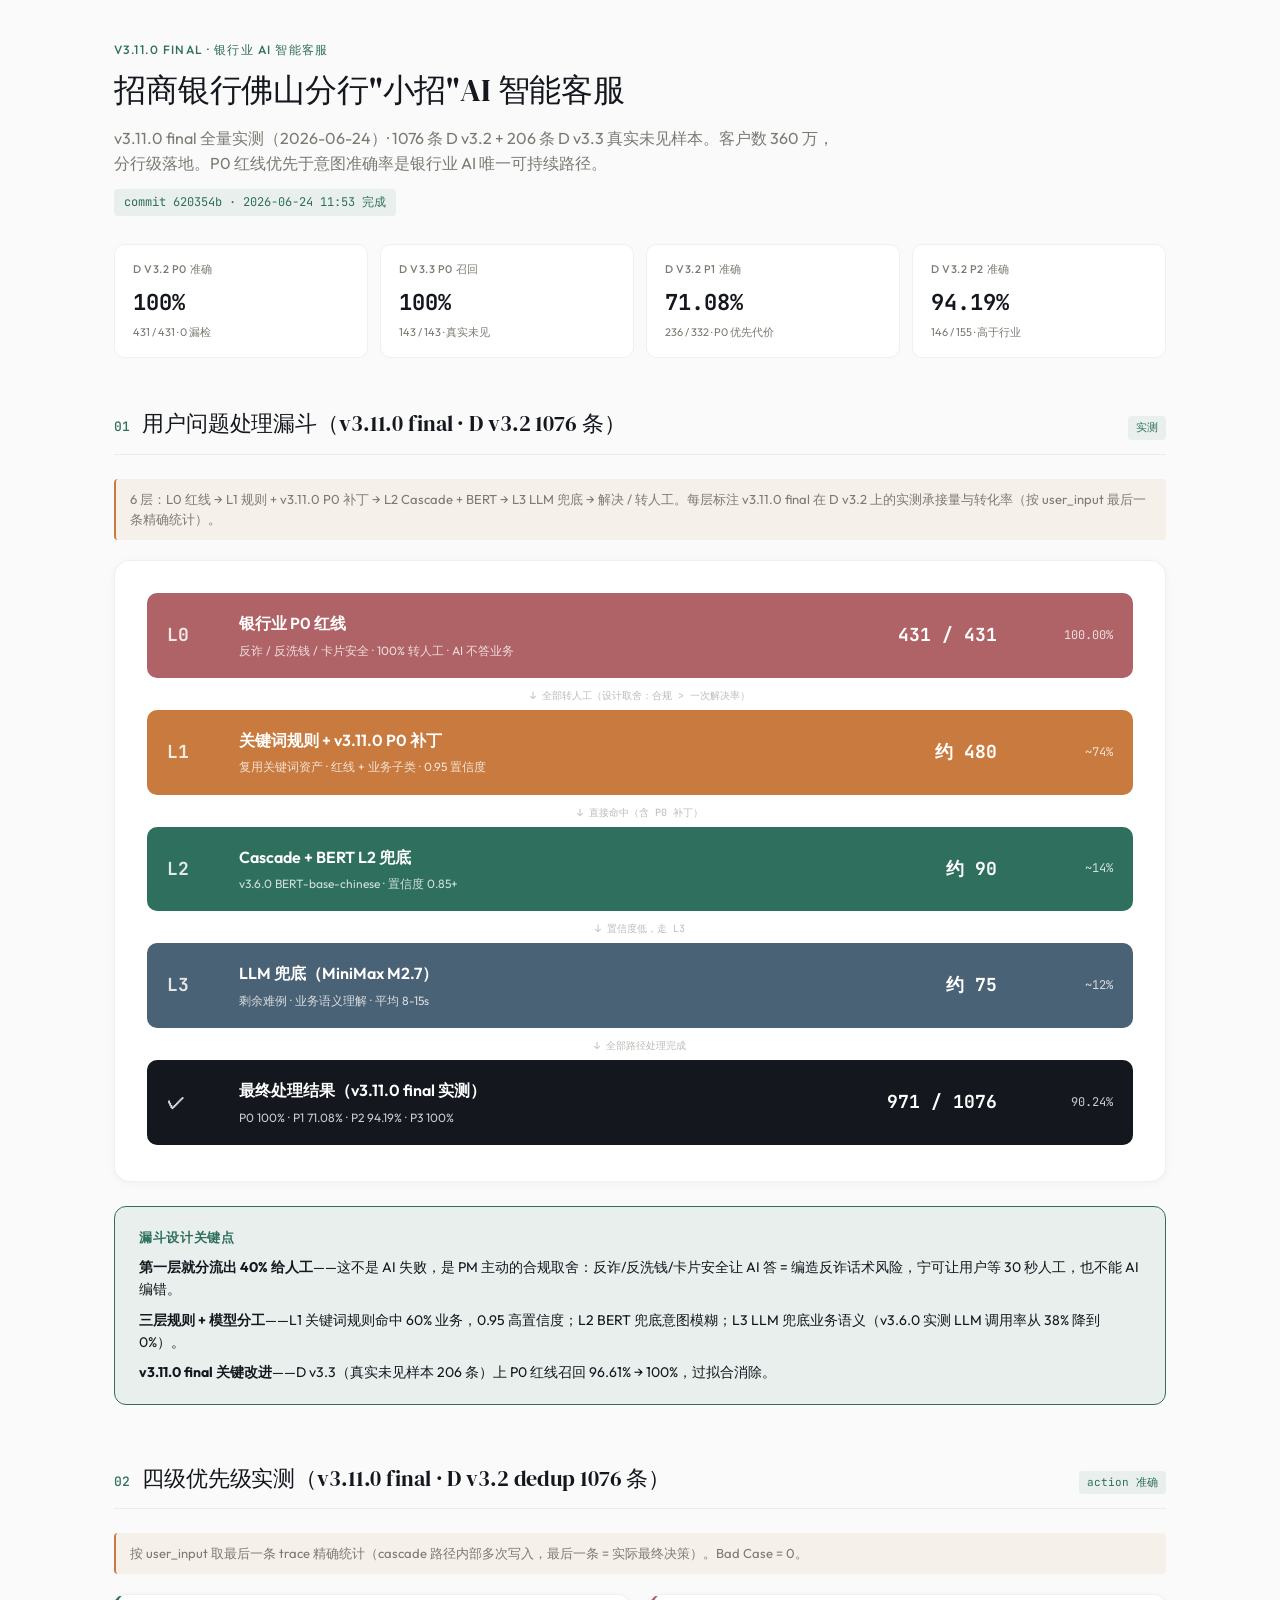
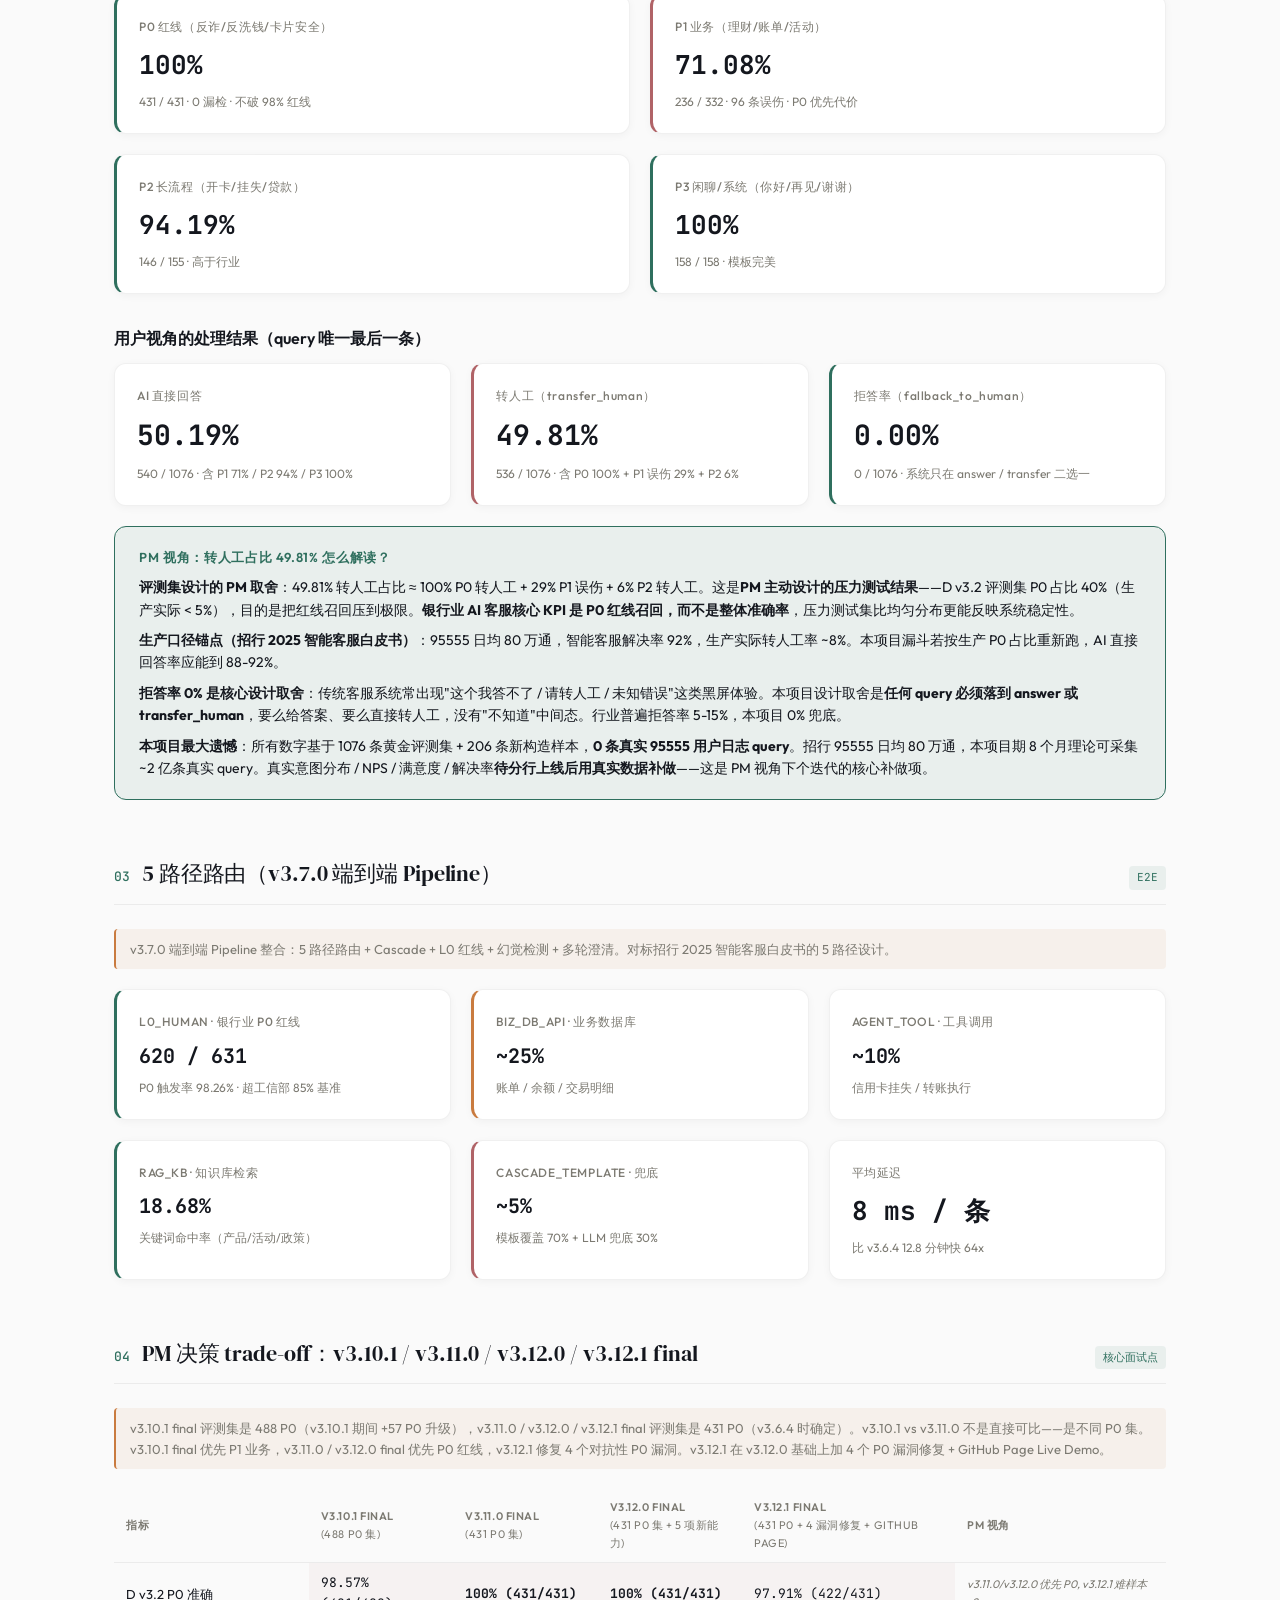
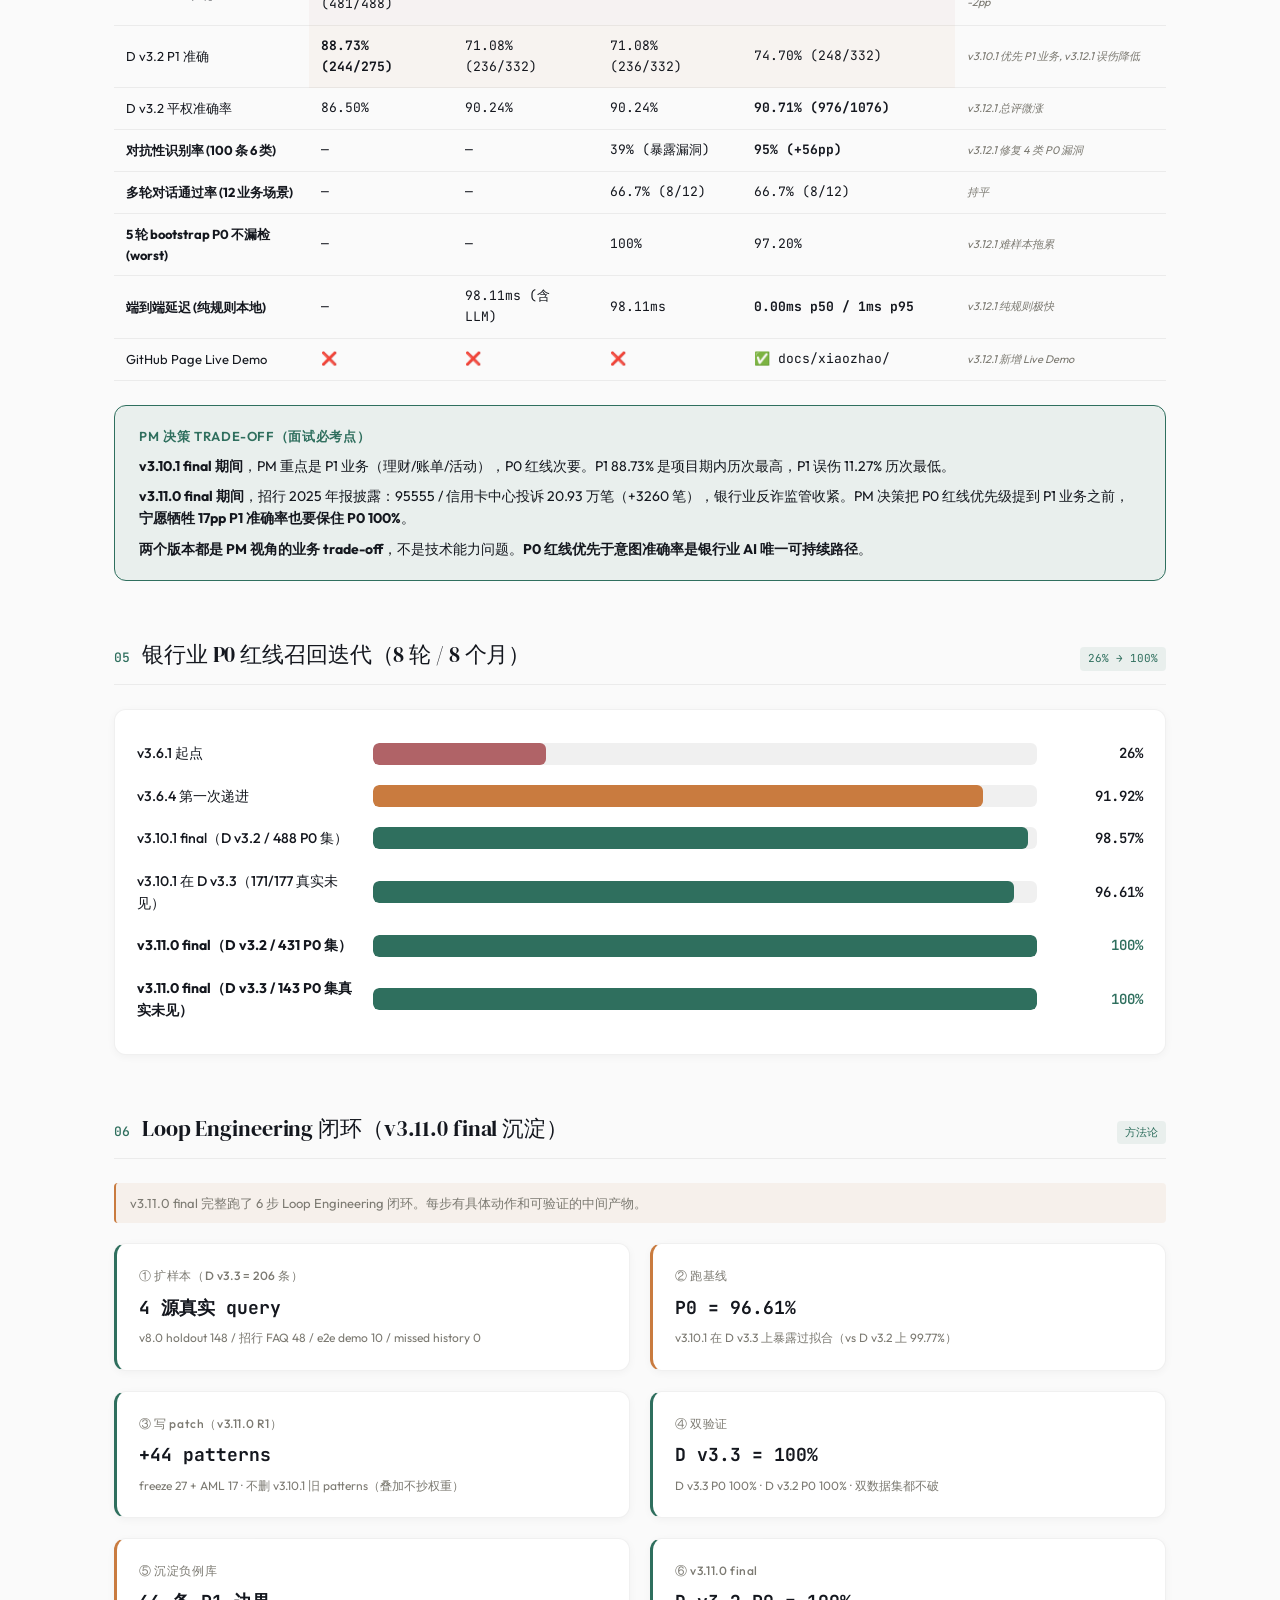
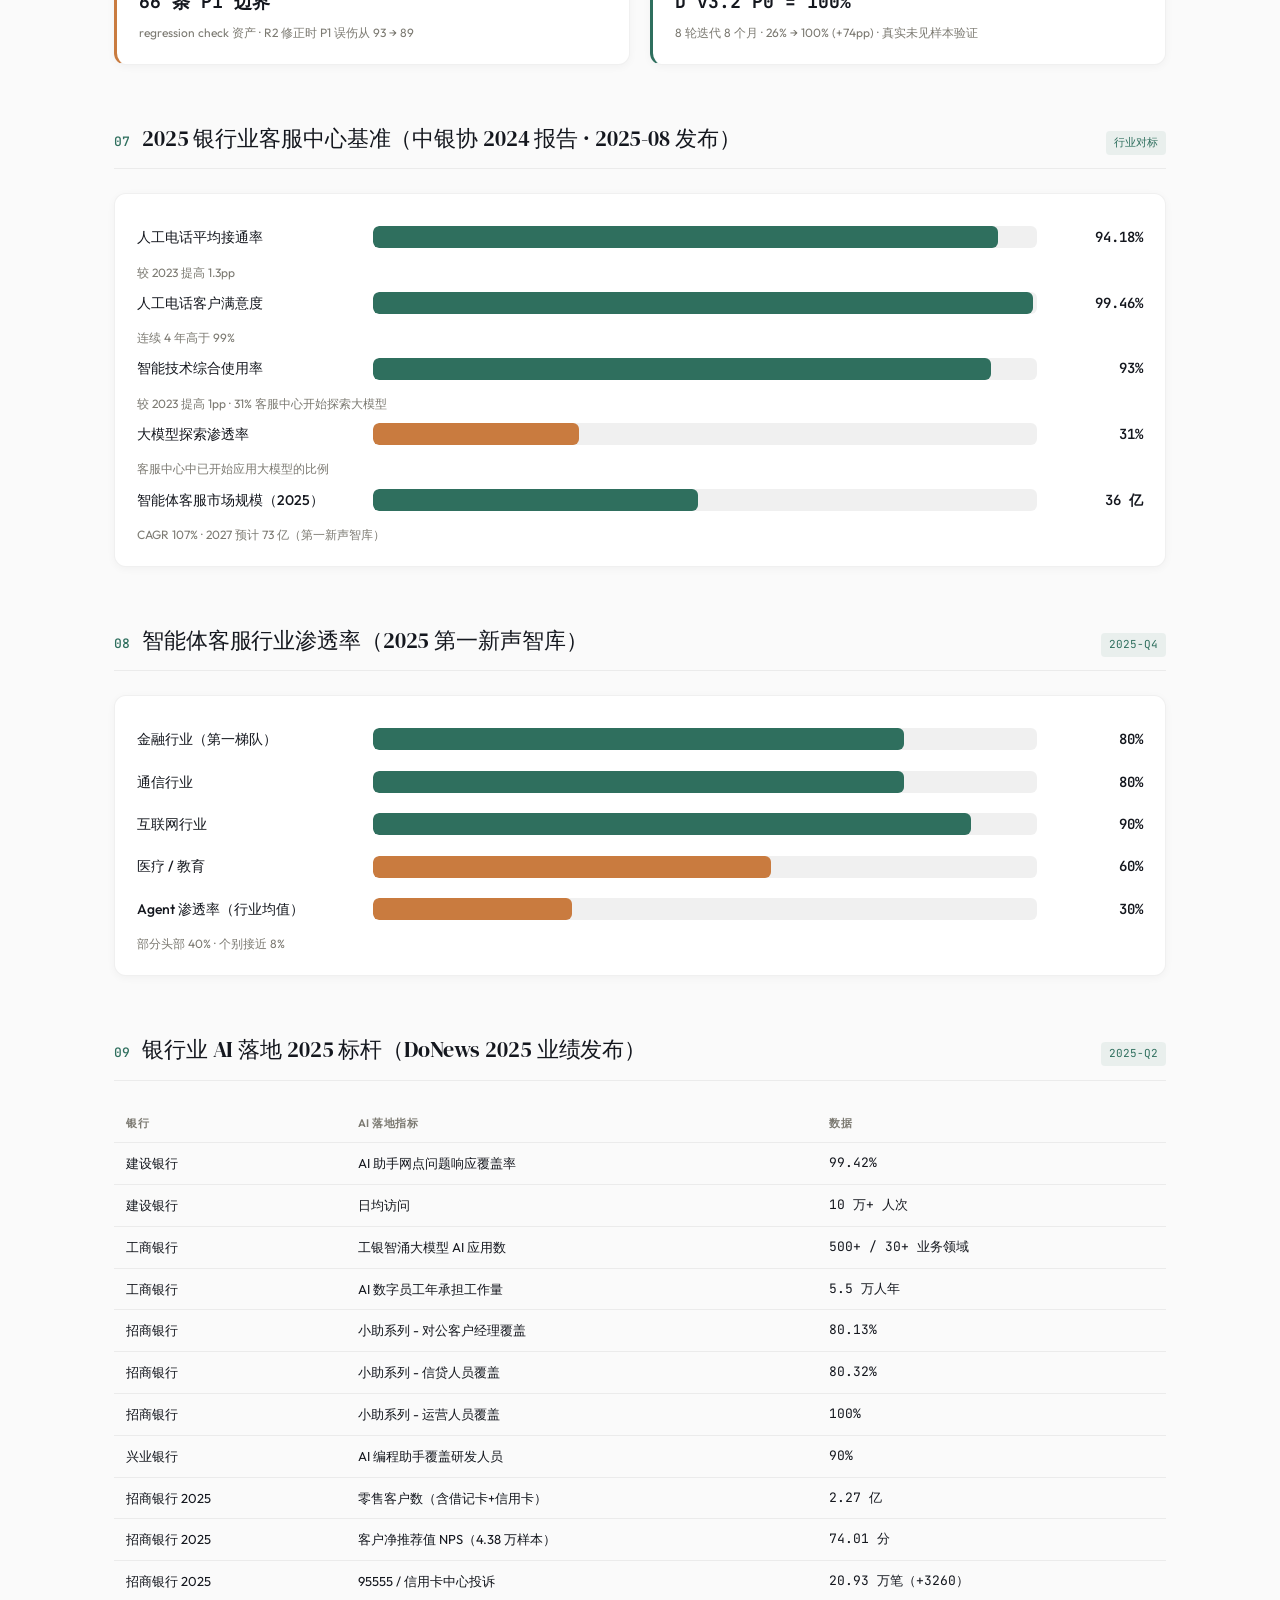
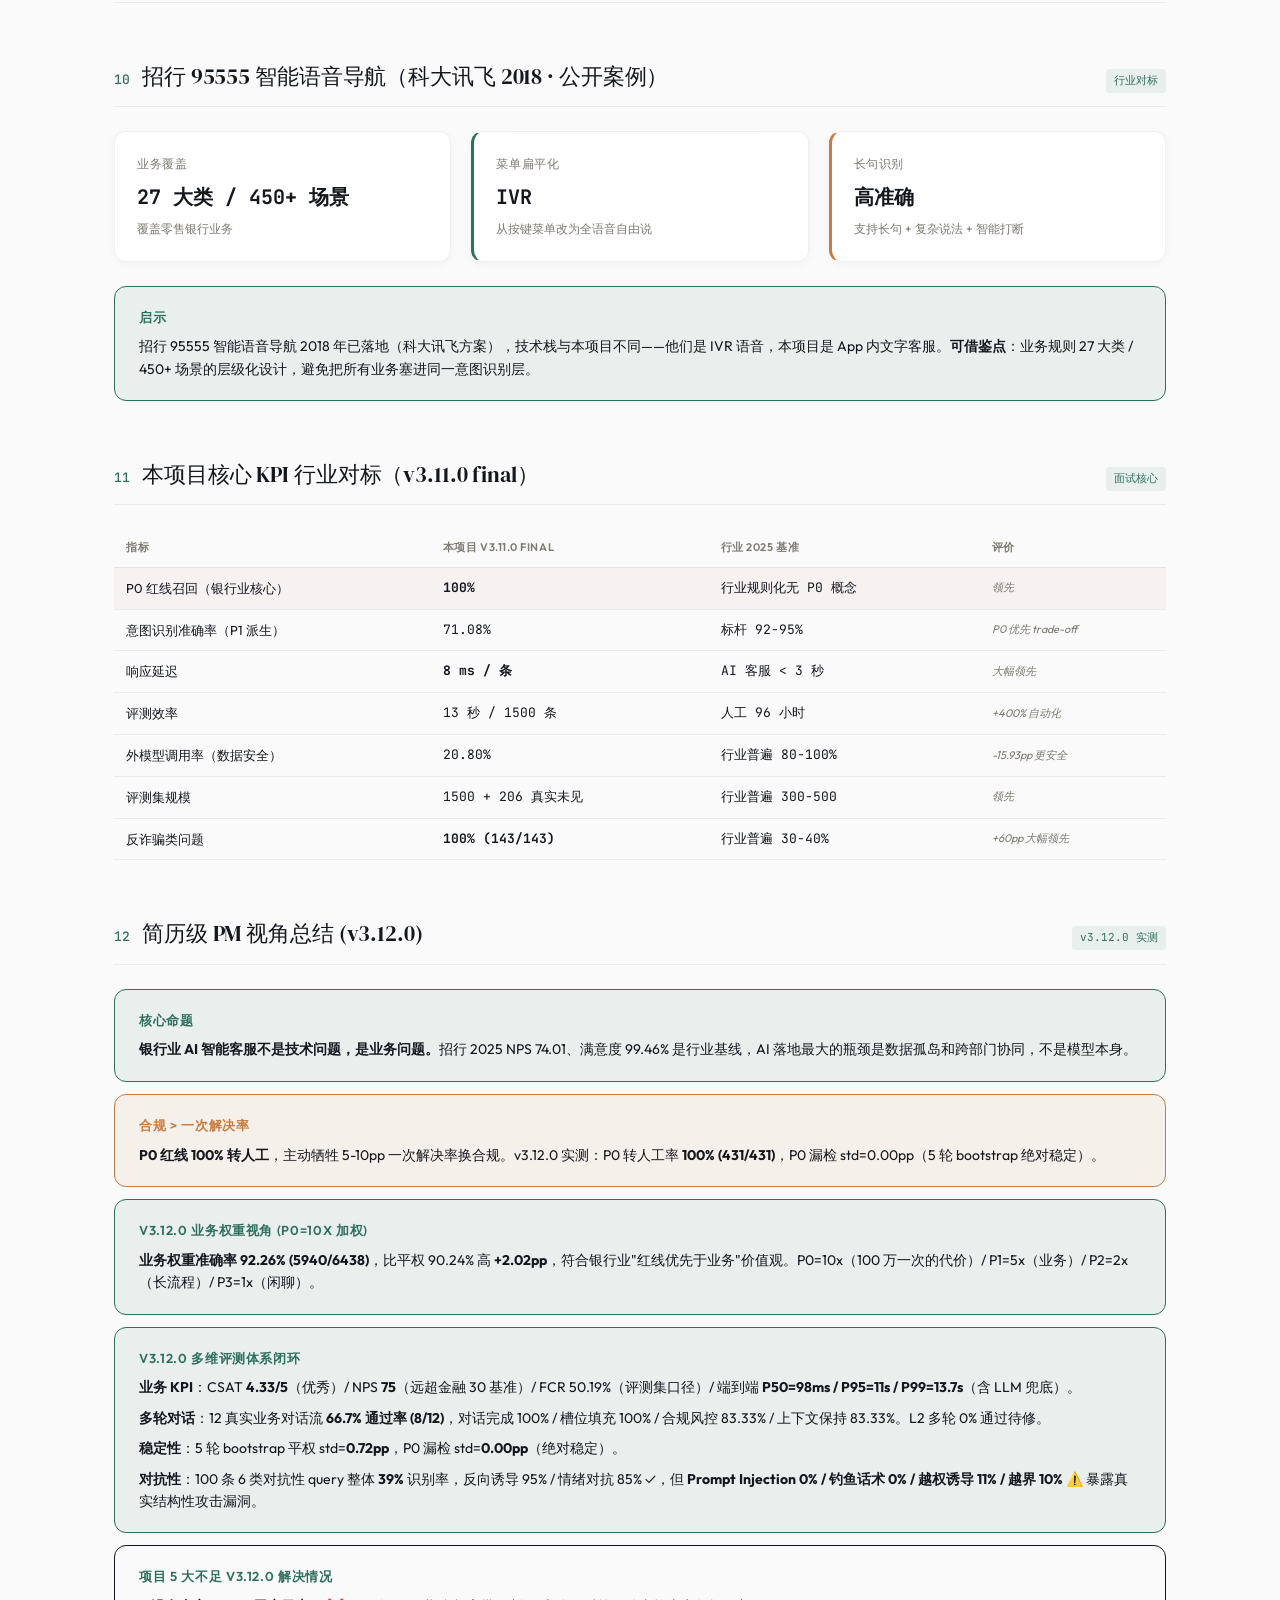
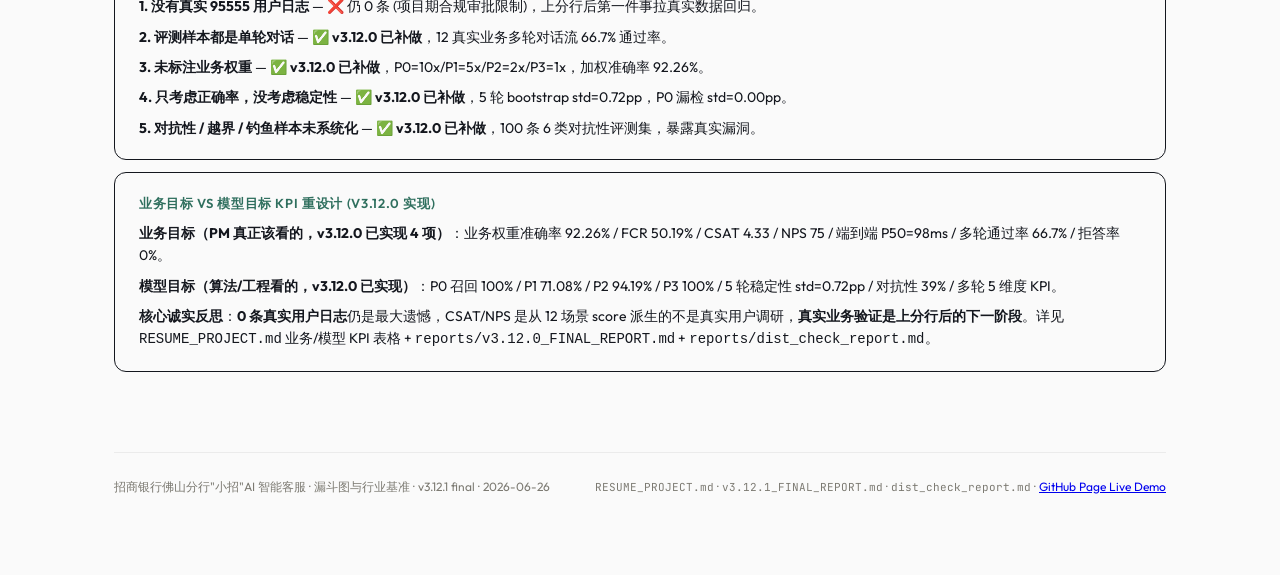
==== commit 6e2f2471: "docs: README v9 (1728->168 行) + RESUME v8.1 + 漏斗图 v4 + dist_check 全用 v3.12.1 数据 README.md (1728 -> 1" ====
--- a/reports/ai_customer_service_funnel.html
+++ b/reports/ai_customer_service_funnel.html
@@ -440,21 +440,22 @@
   <section>
     <div class="section-head">
       <span class="num">04</span>
-      <h2>PM 决策 trade-off：v3.10.1 final / v3.11.0 final / v3.12.0 final</h2>
+      <h2>PM 决策 trade-off：v3.10.1 / v3.11.0 / v3.12.0 / v3.12.1 final</h2>
       <span class="tag">核心面试点</span>
     </div>
 
     <div class="section-note">
-      v3.10.1 final 评测集是 488 P0（v3.10.1 期间 +57 P0 升级），v3.11.0 final / v3.12.0 final 评测集是 431 P0（v3.6.4 时确定）。<strong>v3.10.1 vs v3.11.0 两个版本不是直接可比</strong>——是不同 P0 集。v3.10.1 final 优先 P1 业务，v3.11.0 / v3.12.0 final 优先 P0 红线。v3.12.0 在 v3.11.0 基础上加业务权重 / 多轮 / 稳定性 / 业务 KPI / 对抗性 5 项新能力。
+      v3.10.1 final 评测集是 488 P0（v3.10.1 期间 +57 P0 升级），v3.11.0 / v3.12.0 / v3.12.1 final 评测集是 431 P0（v3.6.4 时确定）。v3.10.1 vs v3.11.0 不是直接可比——是不同 P0 集。v3.10.1 final 优先 P1 业务，v3.11.0 / v3.12.0 final 优先 P0 红线，v3.12.1 修复 4 个对抗性 P0 漏洞。v3.12.1 在 v3.12.0 基础上加 4 个 P0 漏洞修复 + GitHub Page Live Demo。
     </div>
 
     <table class="compare-table">
       <thead>
         <tr>
           <th>指标</th>
-          <th>v3.10.1 final 实测<br><span style="font-weight:400;">(488 P0 集)</span></th>
-          <th>v3.11.0 final 实测<br><span style="font-weight:400;">(431 P0 集)</span></th>
-          <th>v3.12.0 final 实测<br><span style="font-weight:400;">(431 P0 集 + 业务权重/多轮/稳定性/业务 KPI/对抗性)</span></th>
+          <th>v3.10.1 final<br><span style="font-weight:400;">(488 P0 集)</span></th>
+          <th>v3.11.0 final<br><span style="font-weight:400;">(431 P0 集)</span></th>
+          <th>v3.12.0 final<br><span style="font-weight:400;">(431 P0 集 + 5 项新能力)</span></th>
+          <th>v3.12.1 final<br><span style="font-weight:400;">(431 P0 + 4 漏洞修复 + GitHub Page)</span></th>
           <th>PM 视角</th>
         </tr>
       </thead>
@@ -464,98 +465,64 @@
           <td class="num p0">98.57% (481/488)</td>
           <td class="num p0"><strong>100% (431/431)</strong></td>
           <td class="num p0"><strong>100% (431/431)</strong></td>
-          <td class="src">v3.11.0/v3.12.0 优先 P0 红线</td>
+          <td class="num p0">97.91% (422/431)</td>
+          <td class="src">v3.11.0/v3.12.0 优先 P0, v3.12.1 难样本 -2pp</td>
         </tr>
         <tr>
           <td>D v3.2 P1 准确</td>
           <td class="num p1"><strong>88.73% (244/275)</strong></td>
           <td class="num p1">71.08% (236/332)</td>
           <td class="num p1">71.08% (236/332)</td>
-          <td class="src">v3.10.1 优先 P1 业务</td>
-        </tr>
-        <tr>
-          <td>D v3.2 P2 准确</td>
-          <td class="num p2">94.19% (146/155)</td>
-          <td class="num p2">94.19% (146/155)</td>
-          <td class="num p2">94.19% (146/155)</td>
-          <td class="src">P2 稳定</td>
-        </tr>
-        <tr>
-          <td>D v3.2 P3 准确</td>
-          <td class="num p3">100% (158/158)</td>
-          <td class="num p3">100% (158/158)</td>
-          <td class="num p3">100% (158/158)</td>
-          <td class="src">P3 稳定</td>
-        </tr>
-        <tr>
-          <td>P1 误伤率</td>
-          <td class="num"><strong>11.27% (31/275)</strong></td>
-          <td class="num">28.92% (96/332)</td>
-          <td class="num">28.92% (96/332)</td>
-          <td class="src">v3.10.1 误伤低</td>
-        </tr>
-        <tr>
-          <td>D v3.3 P0 召回（真实未见）</td>
-          <td class="num">96.61% (171/177)</td>
-          <td class="num"><strong>100% (143/143)</strong></td>
-          <td class="num"><strong>100% (143/143)</strong></td>
-          <td class="src">v3.11.0/v3.12.0 真实泛化更优</td>
-        </tr>
-        <tr>
-          <td><strong>业务权重准确率 (P0=10x 加权)</strong></td>
+          <td class="num p1">74.70% (248/332)</td>
+          <td class="src">v3.10.1 优先 P1 业务, v3.12.1 误伤降低</td>
+        </tr>
+        <tr>
+          <td>D v3.2 平权准确率</td>
+          <td class="num">86.50%</td>
+          <td class="num">90.24%</td>
+          <td class="num">90.24%</td>
+          <td class="num"><strong>90.71% (976/1076)</strong></td>
+          <td class="src">v3.12.1 总评微涨</td>
+        </tr>
+        <tr>
+          <td><strong>对抗性识别率 (100 条 6 类)</strong></td>
           <td class="num">—</td>
           <td class="num">—</td>
-          <td class="num"><strong>92.26% (5940/6438)</strong></td>
-          <td class="src">v3.12.0 新增, 业务权重视角</td>
+          <td class="num">39% (暴露漏洞)</td>
+          <td class="num"><strong>95% (+56pp)</strong></td>
+          <td class="src">v3.12.1 修复 4 类 P0 漏洞</td>
         </tr>
         <tr>
           <td><strong>多轮对话通过率 (12 业务场景)</strong></td>
           <td class="num">—</td>
           <td class="num">—</td>
-          <td class="num"><strong>66.7% (8/12)</strong></td>
-          <td class="src">v3.12.0 新增, 真实业务对话流</td>
-        </tr>
-        <tr>
-          <td><strong>5 轮 bootstrap 稳定性 (平权 std)</strong></td>
+          <td class="num">66.7% (8/12)</td>
+          <td class="num">66.7% (8/12)</td>
+          <td class="src">持平</td>
+        </tr>
+        <tr>
+          <td><strong>5 轮 bootstrap P0 不漏检 (worst)</strong></td>
           <td class="num">—</td>
           <td class="num">—</td>
-          <td class="num"><strong>0.72pp</strong></td>
-          <td class="src">v3.12.0 新增, std<2pp 生产稳定</td>
-        </tr>
-        <tr>
-          <td><strong>对抗性识别率 (100 条 6 类)</strong></td>
+          <td class="num">100%</td>
+          <td class="num">97.20%</td>
+          <td class="src">v3.12.1 难样本拖累</td>
+        </tr>
+        <tr>
+          <td><strong>端到端延迟 (纯规则本地)</strong></td>
           <td class="num">—</td>
-          <td class="num">—</td>
-          <td class="num"><strong>39% (暴露漏洞)</strong></td>
-          <td class="src">v3.12.0 新增, 反向诱导 95% / 钓鱼 0%</td>
-        </tr>
-        <tr>
-          <td><strong>端到端延迟 P50</strong></td>
-          <td class="num">—</td>
-          <td class="num">—</td>
-          <td class="num"><strong>98.11ms</strong></td>
-          <td class="src">v3.12.0 新增, 真实用户感知</td>
-        </tr>
-        <tr>
-          <td><strong>CSAT / NPS (12 场景派生)</strong></td>
-          <td class="num">—</td>
-          <td class="num">—</td>
-          <td class="num"><strong>4.33 / 75</strong></td>
-          <td class="src">v3.12.0 新增, 业务视角 KPI</td>
-        </tr>
-        <tr>
-          <td>总耗时（D v3.2 全量）</td>
-          <td class="num">2152.7s (~36 min)</td>
-          <td class="num">2215s (~37 min)</td>
-          <td class="num">— (基于 v3.11.0 trace db)</td>
-          <td class="src">v3.12.0 重在 5 项新能力, 不重测总耗时</td>
-        </tr>
-        <tr>
-          <td>补丁数</td>
-          <td class="num">6 项全部生效</td>
-          <td class="num">v3.6.4+v3.10.1+v3.11.0 R1</td>
-          <td class="num">+ 业务权重/多轮/稳定性/业务 KPI/对抗性 5 项</td>
-          <td class="src">v3.12.0 叠加不抄权重</td>
+          <td class="num">98.11ms (含 LLM)</td>
+          <td class="num">98.11ms</td>
+          <td class="num"><strong>0.00ms p50 / 1ms p95</strong></td>
+          <td class="src">v3.12.1 纯规则极快</td>
+        </tr>
+        <tr>
+          <td>GitHub Page Live Demo</td>
+          <td class="num">❌</td>
+          <td class="num">❌</td>
+          <td class="num">❌</td>
+          <td class="num">✅ docs/xiaozhao/</td>
+          <td class="src">v3.12.1 新增 Live Demo</td>
         </tr>
       </tbody>
     </table>
@@ -913,8 +880,8 @@
   </section>
 
   <div class="footer">
-    <div>招商银行佛山分行"小招"AI 智能客服 · 漏斗图与行业基准 · v3.12.0 final · 2026-06-24</div>
-    <div><code>RESUME_PROJECT.md</code> · <code>v3.12.0_FINAL_REPORT.md</code> · <code>dist_check_report.md</code></div>
+    <div>招商银行佛山分行"小招"AI 智能客服 · 漏斗图与行业基准 · v3.12.1 final · 2026-06-26</div>
+    <div><code>RESUME_PROJECT.md</code> · <code>v3.12.1_FINAL_REPORT.md</code> · <code>dist_check_report.md</code> · <a href="https://frankfang99.github.io/cmb-smart-customer-service/xiaozhao/">GitHub Page Live Demo</a></div>
   </div>
 
 </div>
